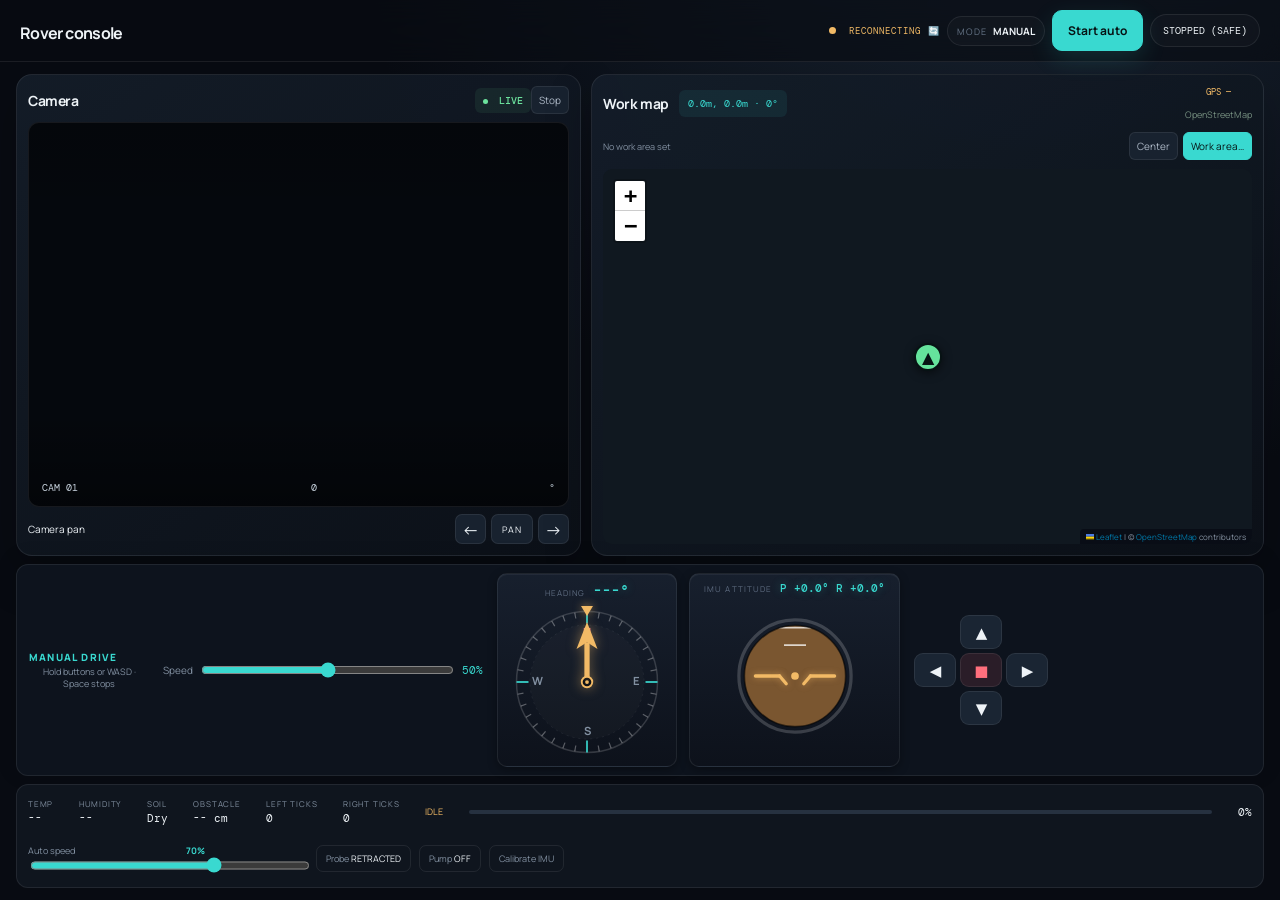
==== templates/index.html @ 960b84aa "removed cordinates contrain" ====
<!doctype html>
<html lang="en">
<head>
  <meta charset="UTF-8">
  <meta name="viewport" content="width=device-width, initial-scale=1.0">
  <title>Rover OS · Command Center</title>
  <meta name="description" content="Sprinkler rover command center">
  <link rel="preconnect" href="https://fonts.googleapis.com">
  <link rel="preconnect" href="https://fonts.gstatic.com" crossorigin>
  <link href="https://fonts.googleapis.com/css2?family=DM+Mono:wght@400;500&family=Manrope:wght@400;500;600;700;800&display=swap" rel="stylesheet">
  <link rel="stylesheet" href="/static/vendor/leaflet.css">
  <link rel="stylesheet" href="/static/index.css?v=20261109">
</head>
<body>
  <div class="app-shell">
    <div class="app-content">
      <header class="topbar"><div class="page-heading"><h1>Rover console</h1></div><div class="topbar-status"><i class="status-dot" id="connectionDot"></i><span class="ws-state connecting" id="wsStatusTxt">CONNECTING</span><span class="status-pill"><span class="status-key">MODE</span><strong id="modeTxt">MANUAL</strong></span><input type="password" id="roverPinInput" class="pin-input" placeholder="PIN" inputmode="text" autocomplete="off" hidden><button class="btn btn-primary" id="autoModeBtn" onclick="toggleAutoMode()"><span id="autoStatus">Start auto</span></button><strong class="motor-state" id="statusTxt">STOPPED</strong></div></header>

      <main class="dashboard" id="overview">
        <section class="workspace-grid">
          <article class="panel camera-card"><div class="panel-head"><h3>Camera</h3><div class="camera-head-actions"><span class="live-tag" id="cameraLiveTag"><i></i> <b id="cameraStateTxt">LIVE</b></span><button class="map-btn" id="cameraToggleBtn" onclick="toggleCameraFeed()" aria-pressed="true">Stop</button></div></div><div class="video-frame"><video id="videoStream" autoplay muted playsinline></video><div class="video-off" id="cameraOff" hidden><span>Camera off</span><small>Press Start to open the feed</small></div><div class="video-overlay"><span>CAM 01</span><span id="current-angle">0</span>°</div></div><div class="camera-controls"><span>Camera pan</span><div><button class="icon-btn" onclick="tiltCamera('left')">←</button><button class="camera-center" onclick="tiltCamera('center')">PAN</button><button class="icon-btn" onclick="tiltCamera('right')">→</button></div></div></article>
          <article class="panel map-card" id="navigation"><div class="panel-head"><div><h3>Work map</h3><span class="coordinate-readout" id="poseText">0.0m, 0.0m · 0°</span></div><div class="map-head-meta"><span class="gps-readout" id="gpsText">GPS —</span><span class="map-source" id="mapCoordinateText">OpenStreetMap</span></div></div><div class="map-toolbar"><span id="areaSummary">No work area set</span><button class="map-btn" onclick="centerMapOnRover()">Center</button><button class="map-btn save-map" onclick="openWorkArea()">Work area…</button></div><div id="roverMap" aria-label="OpenStreetMap work area selector"></div></article>
        </section>
        <section class="manual-dock" id="manualDock" aria-label="Manual drive controls">
          <div class="manual-dock-head"><span class="manual-dock-label">Manual drive</span><span class="control-hint compact">Hold buttons or WASD · Space stops</span></div>
          <div class="manual-speed"><span>Speed</span><input type="range" min="0" max="100" value="50" class="speed-slider" id="speedSlider" aria-label="Manual drive speed"><output id="throttleOutput">50%</output><b id="targetVal" hidden>50</b></div>
          <div class="instrument-row">
          <div class="orientation-panel" aria-label="Vehicle heading">
            <div class="compass-head"><small>HEADING</small><b id="headingDigits">---°</b></div>
            <div class="compass-face">
              <svg class="compass-card" id="compassCard" viewBox="0 0 200 200" aria-hidden="true">
                <circle cx="100" cy="100" r="94" class="cc-edge"/>
                <circle cx="100" cy="100" r="76" class="cc-inner"/>
                <g id="compassTicks"></g>
                <text x="100" y="34" class="cc-cardinal cc-n">N</text>
                <text x="166" y="100" class="cc-cardinal">E</text>
                <text x="100" y="166" class="cc-cardinal">S</text>
                <text x="34" y="100" class="cc-cardinal">W</text>
              </svg>
              <span class="lubber-line" aria-hidden="true"></span>
              <svg class="heading-arrow" viewBox="0 0 200 200" aria-hidden="true">
                <path class="ha-head" d="M100 20 L114 56 L100 47 L86 56 Z"/>
                <rect class="ha-shaft" x="96.5" y="47" width="7" height="53" rx="3.5"/>
                <circle class="ha-hub" cx="100" cy="100" r="7"/>
                <circle class="ha-hub-dot" cx="100" cy="100" r="2.5"/>
              </svg>
            </div>
          </div>
          <div class="imu-panel" aria-label="IMU orientation">
            <div class="compass-head"><small>IMU ATTITUDE</small><b id="imuDigits">P +0.0° R +0.0°</b></div>
            <div class="imu-face">
              <svg class="imu-sprite" viewBox="0 0 120 120" aria-hidden="true">
                <defs><clipPath id="imuClip"><circle cx="60" cy="60" r="46"/></clipPath></defs>
                <g id="imuHorizon" clip-path="url(#imuClip)">
                  <rect x="-70" y="-130" width="260" height="130" class="imu-sky"/>
                  <rect x="-70" y="0" width="260" height="130" class="imu-ground"/>
                  <line x1="-70" y1="0" x2="190" y2="0" class="imu-horizon-line"/>
                  <line x1="45" y1="-16" x2="75" y2="-16" class="imu-ladder"/>
                  <line x1="50" y1="-32" x2="70" y2="-32" class="imu-ladder"/>
                  <line x1="45" y1="16" x2="75" y2="16" class="imu-ladder"/>
                  <line x1="50" y1="32" x2="70" y2="32" class="imu-ladder"/>
                </g>
                <circle cx="60" cy="60" r="46" class="imu-glass"/>
                <circle cx="60" cy="60" r="51" class="imu-bezel"/>
                <g class="imu-ref">
                  <path d="M24 60 H46 M74 60 H96"/>
                  <path d="M46 60 L52 67 M74 60 L68 67"/>
                  <circle cx="60" cy="60" r="3.5"/>
                </g>
              </svg>
            </div>
          </div>
          </div>
          <div class="drive-pad drive-pad--dock">
            <button type="button" class="drive-key up" id="forwardBtn" aria-label="Forward">▲</button>
            <button type="button" class="drive-key left" id="leftBtn" aria-label="Turn left">◀</button>
            <button type="button" class="drive-key stop" id="stopBtn" aria-label="Stop">■</button>
            <button type="button" class="drive-key right" id="rightBtn" aria-label="Turn right">▶</button>
            <button type="button" class="drive-key down" id="reverseBtn" aria-label="Reverse">▼</button>
          </div>
        </section>
        <section class="bottom-dock" id="sensors"><div class="sensor-strip"><div><small>TEMP</small><strong id="valTemp">--</strong></div><div><small>HUMIDITY</small><strong id="valHumidity">--</strong></div><div><small>SOIL</small><strong id="valSoil">Dry</strong></div><div><small>OBSTACLE</small><strong id="valDist">-- cm</strong></div><div><small>LEFT TICKS</small><strong id="valEncLeft">0</strong></div><div><small>RIGHT TICKS</small><strong id="valEncRight">0</strong></div><span id="autoProgressText">IDLE</span><div class="dock-progress"><i id="autoProgressFill"></i></div><strong id="missionPercent">0%</strong></div><div class="dock-controls"><label>Auto speed <b><span id="autoSpeedVal">70</span>%</b><input type="range" id="autoSpeedSlider" min="10" max="100" value="70" step="5" onchange="updateAutoSpeed()"></label><button class="equipment-mini" id="sensorDeployBtn" onclick="toggleSensorDeploy()">Probe <span id="sensorStatus">RETRACTED</span></button><button class="equipment-mini" id="pumpToggleBtn" onclick="toggleWaterPump()">Pump <span id="pumpStatus">OFF</span></button><button class="equipment-mini" onclick="openModal('imuModal')">Calibrate IMU</button></div><div id="sensorReadings" hidden></div></section>
      </main>
    </div>
  </div>

  <div class="modal-backdrop" id="imuModal" onclick="if(event.target===this) closeModal('imuModal')"><div class="modal small-modal"><button class="modal-close" onclick="closeModal('imuModal')">×</button><span class="panel-kicker">INERTIAL SENSOR</span><h2>Calibrate MPU6050</h2><p class="muted">Place the rover on a stable surface and keep it completely still during calibration.</p><div class="calibration-note">The MPU6050 provides relative yaw. It improves straight-line control but does not provide absolute GPS coordinates.</div><div class="modal-actions"><button class="btn btn-ghost" onclick="closeModal('imuModal')">Cancel</button><button class="btn btn-primary" onclick="calibrateIMU()">Calibrate now</button></div></div></div>
  <div class="modal-backdrop" id="workAreaModal" onclick="if(event.target===this) closeWorkArea()"><div class="modal"><button class="modal-close" onclick="closeWorkArea()">×</button><span class="panel-kicker">WORK AREA</span><h2>Work area size</h2><p class="muted">Park the rover in the middle of the ground to work and type its breadth and length.</p><div class="form-grid"><label class="field">Breadth E–W (m)<input type="number" id="areaWidth" min="0.5" max="100" step="0.1" value="6" oninput="previewWorkArea()"></label><label class="field">Length N–S (m)<input type="number" id="areaLength" min="0.5" max="100" step="0.1" value="6" oninput="previewWorkArea()"></label><label class="field">Pass width (m)<input type="number" id="areaSwath" min="0.2" max="2" step="0.05" value="0.5" oninput="previewWorkArea()"></label><label class="field">Name<input type="text" id="areaNameInput" value="Work area" maxlength="40"></label></div><div class="calibration-note" id="areaPlanNote">Centred on the rover where it stands.</div><div class="calibration-note">Coordinates are temporarily disabled — the area is always centred on the rover.</div><div class="modal-actions"><button class="btn btn-ghost" onclick="closeWorkArea()">Cancel</button><button class="btn btn-primary" onclick="saveWorkArea()">Set work area</button></div></div></div>
  <div class="toast" id="toast"></div>
  <script src="/static/vendor/leaflet.js"></script>
  <script src="/static/index.js?v=20261109"></script>
</body>
</html>
---- static/vendor/leaflet.css ----
/* required styles */

.leaflet-pane,
.leaflet-tile,
.leaflet-marker-icon,
.leaflet-marker-shadow,
.leaflet-tile-container,
.leaflet-pane > svg,
.leaflet-pane > canvas,
.leaflet-zoom-box,
.leaflet-image-layer,
.leaflet-layer {
	position: absolute;
	left: 0;
	top: 0;
	}
.leaflet-container {
	overflow: hidden;
	}
.leaflet-tile,
.leaflet-marker-icon,
.leaflet-marker-shadow {
	-webkit-user-select: none;
	   -moz-user-select: none;
	        user-select: none;
	  -webkit-user-drag: none;
	}
/* Prevents IE11 from highlighting tiles in blue */
.leaflet-tile::selection {
	background: transparent;
}
/* Safari renders non-retina tile on retina better with this, but Chrome is worse */
.leaflet-safari .leaflet-tile {
	image-rendering: -webkit-optimize-contrast;
	}
/* hack that prevents hw layers "stretching" when loading new tiles */
.leaflet-safari .leaflet-tile-container {
	width: 1600px;
	height: 1600px;
	-webkit-transform-origin: 0 0;
	}
.leaflet-marker-icon,
.leaflet-marker-shadow {
	display: block;
	}
/* .leaflet-container svg: reset svg max-width decleration shipped in Joomla! (joomla.org) 3.x */
/* .leaflet-container img: map is broken in FF if you have max-width: 100% on tiles */
.leaflet-container .leaflet-overlay-pane svg {
	max-width: none !important;
	max-height: none !important;
	}
.leaflet-container .leaflet-marker-pane img,
.leaflet-container .leaflet-shadow-pane img,
.leaflet-container .leaflet-tile-pane img,
.leaflet-container img.leaflet-image-layer,
.leaflet-container .leaflet-tile {
	max-width: none !important;
	max-height: none !important;
	width: auto;
	padding: 0;
	}

.leaflet-container img.leaflet-tile {
	/* See: https://bugs.chromium.org/p/chromium/issues/detail?id=600120 */
	mix-blend-mode: plus-lighter;
}

.leaflet-container.leaflet-touch-zoom {
	-ms-touch-action: pan-x pan-y;
	touch-action: pan-x pan-y;
	}
.leaflet-container.leaflet-touch-drag {
	-ms-touch-action: pinch-zoom;
	/* Fallback for FF which doesn't support pinch-zoom */
	touch-action: none;
	touch-action: pinch-zoom;
}
.leaflet-container.leaflet-touch-drag.leaflet-touch-zoom {
	-ms-touch-action: none;
	touch-action: none;
}
.leaflet-container {
	-webkit-tap-highlight-color: transparent;
}
.leaflet-container a {
	-webkit-tap-highlight-color: rgba(51, 181, 229, 0.4);
}
.leaflet-tile {
	filter: inherit;
	visibility: hidden;
	}
.leaflet-tile-loaded {
	visibility: inherit;
	}
.leaflet-zoom-box {
	width: 0;
	height: 0;
	-moz-box-sizing: border-box;
	     box-sizing: border-box;
	z-index: 800;
	}
/* workaround for https://bugzilla.mozilla.org/show_bug.cgi?id=888319 */
.leaflet-overlay-pane svg {
	-moz-user-select: none;
	}

.leaflet-pane         { z-index: 400; }

.leaflet-tile-pane    { z-index: 200; }
.leaflet-overlay-pane { z-index: 400; }
.leaflet-shadow-pane  { z-index: 500; }
.leaflet-marker-pane  { z-index: 600; }
.leaflet-tooltip-pane   { z-index: 650; }
.leaflet-popup-pane   { z-index: 700; }

.leaflet-map-pane canvas { z-index: 100; }
.leaflet-map-pane svg    { z-index: 200; }

.leaflet-vml-shape {
	width: 1px;
	height: 1px;
	}
.lvml {
	behavior: url(#default#VML);
	display: inline-block;
	position: absolute;
	}


/* control positioning */

.leaflet-control {
	position: relative;
	z-index: 800;
	pointer-events: visiblePainted; /* IE 9-10 doesn't have auto */
	pointer-events: auto;
	}
.leaflet-top,
.leaflet-bottom {
	position: absolute;
	z-index: 1000;
	pointer-events: none;
	}
.leaflet-top {
	top: 0;
	}
.leaflet-right {
	right: 0;
	}
.leaflet-bottom {
	bottom: 0;
	}
.leaflet-left {
	left: 0;
	}
.leaflet-control {
	float: left;
	clear: both;
	}
.leaflet-right .leaflet-control {
	float: right;
	}
.leaflet-top .leaflet-control {
	margin-top: 10px;
	}
.leaflet-bottom .leaflet-control {
	margin-bottom: 10px;
	}
.leaflet-left .leaflet-control {
	margin-left: 10px;
	}
.leaflet-right .leaflet-control {
	margin-right: 10px;
	}


/* zoom and fade animations */

.leaflet-fade-anim .leaflet-popup {
	opacity: 0;
	-webkit-transition: opacity 0.2s linear;
	   -moz-transition: opacity 0.2s linear;
	        transition: opacity 0.2s linear;
	}
.leaflet-fade-anim .leaflet-map-pane .leaflet-popup {
	opacity: 1;
	}
.leaflet-zoom-animated {
	-webkit-transform-origin: 0 0;
	    -ms-transform-origin: 0 0;
	        transform-origin: 0 0;
	}
svg.leaflet-zoom-animated {
	will-change: transform;
}

.leaflet-zoom-anim .leaflet-zoom-animated {
	-webkit-transition: -webkit-transform 0.25s cubic-bezier(0,0,0.25,1);
	   -moz-transition:    -moz-transform 0.25s cubic-bezier(0,0,0.25,1);
	        transition:         transform 0.25s cubic-bezier(0,0,0.25,1);
	}
.leaflet-zoom-anim .leaflet-tile,
.leaflet-pan-anim .leaflet-tile {
	-webkit-transition: none;
	   -moz-transition: none;
	        transition: none;
	}

.leaflet-zoom-anim .leaflet-zoom-hide {
	visibility: hidden;
	}


/* cursors */

.leaflet-interactive {
	cursor: pointer;
	}
.leaflet-grab {
	cursor: -webkit-grab;
	cursor:    -moz-grab;
	cursor:         grab;
	}
.leaflet-crosshair,
.leaflet-crosshair .leaflet-interactive {
	cursor: crosshair;
	}
.leaflet-popup-pane,
.leaflet-control {
	cursor: auto;
	}
.leaflet-dragging .leaflet-grab,
.leaflet-dragging .leaflet-grab .leaflet-interactive,
.leaflet-dragging .leaflet-marker-draggable {
	cursor: move;
	cursor: -webkit-grabbing;
	cursor:    -moz-grabbing;
	cursor:         grabbing;
	}

/* marker & overlays interactivity */
.leaflet-marker-icon,
.leaflet-marker-shadow,
.leaflet-image-layer,
.leaflet-pane > svg path,
.leaflet-tile-container {
	pointer-events: none;
	}

.leaflet-marker-icon.leaflet-interactive,
.leaflet-image-layer.leaflet-interactive,
.leaflet-pane > svg path.leaflet-interactive,
svg.leaflet-image-layer.leaflet-interactive path {
	pointer-events: visiblePainted; /* IE 9-10 doesn't have auto */
	pointer-events: auto;
	}

/* visual tweaks */

.leaflet-container {
	background: #ddd;
	outline-offset: 1px;
	}
.leaflet-container a {
	color: #0078A8;
	}
.leaflet-zoom-box {
	border: 2px dotted #38f;
	background: rgba(255,255,255,0.5);
	}


/* general typography */
.leaflet-container {
	font-family: "Helvetica Neue", Arial, Helvetica, sans-serif;
	font-size: 12px;
	font-size: 0.75rem;
	line-height: 1.5;
	}


/* general toolbar styles */

.leaflet-bar {
	box-shadow: 0 1px 5px rgba(0,0,0,0.65);
	border-radius: 4px;
	}
.leaflet-bar a {
	background-color: #fff;
	border-bottom: 1px solid #ccc;
	width: 26px;
	height: 26px;
	line-height: 26px;
	display: block;
	text-align: center;
	text-decoration: none;
	color: black;
	}
.leaflet-bar a,
.leaflet-control-layers-toggle {
	background-position: 50% 50%;
	background-repeat: no-repeat;
	display: block;
	}
.leaflet-bar a:hover,
.leaflet-bar a:focus {
	background-color: #f4f4f4;
	}
.leaflet-bar a:first-child {
	border-top-left-radius: 4px;
	border-top-right-radius: 4px;
	}
.leaflet-bar a:last-child {
	border-bottom-left-radius: 4px;
	border-bottom-right-radius: 4px;
	border-bottom: none;
	}
.leaflet-bar a.leaflet-disabled {
	cursor: default;
	background-color: #f4f4f4;
	color: #bbb;
	}

.leaflet-touch .leaflet-bar a {
	width: 30px;
	height: 30px;
	line-height: 30px;
	}
.leaflet-touch .leaflet-bar a:first-child {
	border-top-left-radius: 2px;
	border-top-right-radius: 2px;
	}
.leaflet-touch .leaflet-bar a:last-child {
	border-bottom-left-radius: 2px;
	border-bottom-right-radius: 2px;
	}

/* zoom control */

.leaflet-control-zoom-in,
.leaflet-control-zoom-out {
	font: bold 18px 'Lucida Console', Monaco, monospace;
	text-indent: 1px;
	}

.leaflet-touch .leaflet-control-zoom-in, .leaflet-touch .leaflet-control-zoom-out  {
	font-size: 22px;
	}


/* layers control */

.leaflet-control-layers {
	box-shadow: 0 1px 5px rgba(0,0,0,0.4);
	background: #fff;
	border-radius: 5px;
	}
.leaflet-control-layers-toggle {
	background-image: url(images/layers.png);
	width: 36px;
	height: 36px;
	}
.leaflet-retina .leaflet-control-layers-toggle {
	background-image: url(images/layers-2x.png);
	background-size: 26px 26px;
	}
.leaflet-touch .leaflet-control-layers-toggle {
	width: 44px;
	height: 44px;
	}
.leaflet-control-layers .leaflet-control-layers-list,
.leaflet-control-layers-expanded .leaflet-control-layers-toggle {
	display: none;
	}
.leaflet-control-layers-expanded .leaflet-control-layers-list {
	display: block;
	position: relative;
	}
.leaflet-control-layers-expanded {
	padding: 6px 10px 6px 6px;
	color: #333;
	background: #fff;
	}
.leaflet-control-layers-scrollbar {
	overflow-y: scroll;
	overflow-x: hidden;
	padding-right: 5px;
	}
.leaflet-control-layers-selector {
	margin-top: 2px;
	position: relative;
	top: 1px;
	}
.leaflet-control-layers label {
	display: block;
	font-size: 13px;
	font-size: 1.08333em;
	}
.leaflet-control-layers-separator {
	height: 0;
	border-top: 1px solid #ddd;
	margin: 5px -10px 5px -6px;
	}

/* Default icon URLs */
.leaflet-default-icon-path { /* used only in path-guessing heuristic, see L.Icon.Default */
	background-image: url(images/marker-icon.png);
	}


/* attribution and scale controls */

.leaflet-container .leaflet-control-attribution {
	background: #fff;
	background: rgba(255, 255, 255, 0.8);
	margin: 0;
	}
.leaflet-control-attribution,
.leaflet-control-scale-line {
	padding: 0 5px;
	color: #333;
	line-height: 1.4;
	}
.leaflet-control-attribution a {
	text-decoration: none;
	}
.leaflet-control-attribution a:hover,
.leaflet-control-attribution a:focus {
	text-decoration: underline;
	}
.leaflet-attribution-flag {
	display: inline !important;
	vertical-align: baseline !important;
	width: 1em;
	height: 0.6669em;
	}
.leaflet-left .leaflet-control-scale {
	margin-left: 5px;
	}
.leaflet-bottom .leaflet-control-scale {
	margin-bottom: 5px;
	}
.leaflet-control-scale-line {
	border: 2px solid #777;
	border-top: none;
	line-height: 1.1;
	padding: 2px 5px 1px;
	white-space: nowrap;
	-moz-box-sizing: border-box;
	     box-sizing: border-box;
	background: rgba(255, 255, 255, 0.8);
	text-shadow: 1px 1px #fff;
	}
.leaflet-control-scale-line:not(:first-child) {
	border-top: 2px solid #777;
	border-bottom: none;
	margin-top: -2px;
	}
.leaflet-control-scale-line:not(:first-child):not(:last-child) {
	border-bottom: 2px solid #777;
	}

.leaflet-touch .leaflet-control-attribution,
.leaflet-touch .leaflet-control-layers,
.leaflet-touch .leaflet-bar {
	box-shadow: none;
	}
.leaflet-touch .leaflet-control-layers,
.leaflet-touch .leaflet-bar {
	border: 2px solid rgba(0,0,0,0.2);
	background-clip: padding-box;
	}


/* popup */

.leaflet-popup {
	position: absolute;
	text-align: center;
	margin-bottom: 20px;
	}
.leaflet-popup-content-wrapper {
	padding: 1px;
	text-align: left;
	border-radius: 12px;
	}
.leaflet-popup-content {
	margin: 13px 24px 13px 20px;
	line-height: 1.3;
	font-size: 13px;
	font-size: 1.08333em;
	min-height: 1px;
	}
.leaflet-popup-content p {
	margin: 17px 0;
	margin: 1.3em 0;
	}
.leaflet-popup-tip-container {
	width: 40px;
	height: 20px;
	position: absolute;
	left: 50%;
	margin-top: -1px;
	margin-left: -20px;
	overflow: hidden;
	pointer-events: none;
	}
.leaflet-popup-tip {
	width: 17px;
	height: 17px;
	padding: 1px;

	margin: -10px auto 0;
	pointer-events: auto;

	-webkit-transform: rotate(45deg);
	   -moz-transform: rotate(45deg);
	    -ms-transform: rotate(45deg);
	        transform: rotate(45deg);
	}
.leaflet-popup-content-wrapper,
.leaflet-popup-tip {
	background: white;
	color: #333;
	box-shadow: 0 3px 14px rgba(0,0,0,0.4);
	}
.leaflet-container a.leaflet-popup-close-button {
	position: absolute;
	top: 0;
	right: 0;
	border: none;
	text-align: center;
	width: 24px;
	height: 24px;
	font: 16px/24px Tahoma, Verdana, sans-serif;
	color: #757575;
	text-decoration: none;
	background: transparent;
	}
.leaflet-container a.leaflet-popup-close-button:hover,
.leaflet-container a.leaflet-popup-close-button:focus {
	color: #585858;
	}
.leaflet-popup-scrolled {
	overflow: auto;
	}

.leaflet-oldie .leaflet-popup-content-wrapper {
	-ms-zoom: 1;
	}
.leaflet-oldie .leaflet-popup-tip {
	width: 24px;
	margin: 0 auto;

	-ms-filter: "progid:DXImageTransform.Microsoft.Matrix(M11=0.70710678, M12=0.70710678, M21=-0.70710678, M22=0.70710678)";
	filter: progid:DXImageTransform.Microsoft.Matrix(M11=0.70710678, M12=0.70710678, M21=-0.70710678, M22=0.70710678);
	}

.leaflet-oldie .leaflet-control-zoom,
.leaflet-oldie .leaflet-control-layers,
.leaflet-oldie .leaflet-popup-content-wrapper,
.leaflet-oldie .leaflet-popup-tip {
	border: 1px solid #999;
	}


/* div icon */

.leaflet-div-icon {
	background: #fff;
	border: 1px solid #666;
	}


/* Tooltip */
/* Base styles for the element that has a tooltip */
.leaflet-tooltip {
	position: absolute;
	padding: 6px;
	background-color: #fff;
	border: 1px solid #fff;
	border-radius: 3px;
	color: #222;
	white-space: nowrap;
	-webkit-user-select: none;
	-moz-user-select: none;
	-ms-user-select: none;
	user-select: none;
	pointer-events: none;
	box-shadow: 0 1px 3px rgba(0,0,0,0.4);
	}
.leaflet-tooltip.leaflet-interactive {
	cursor: pointer;
	pointer-events: auto;
	}
.leaflet-tooltip-top:before,
.leaflet-tooltip-bottom:before,
.leaflet-tooltip-left:before,
.leaflet-tooltip-right:before {
	position: absolute;
	pointer-events: none;
	border: 6px solid transparent;
	background: transparent;
	content: "";
	}

/* Directions */

.leaflet-tooltip-bottom {
	margin-top: 6px;
}
.leaflet-tooltip-top {
	margin-top: -6px;
}
.leaflet-tooltip-bottom:before,
.leaflet-tooltip-top:before {
	left: 50%;
	margin-left: -6px;
	}
.leaflet-tooltip-top:before {
	bottom: 0;
	margin-bottom: -12px;
	border-top-color: #fff;
	}
.leaflet-tooltip-bottom:before {
	top: 0;
	margin-top: -12px;
	margin-left: -6px;
	border-bottom-color: #fff;
	}
.leaflet-tooltip-left {
	margin-left: -6px;
}
.leaflet-tooltip-right {
	margin-left: 6px;
}
.leaflet-tooltip-left:before,
.leaflet-tooltip-right:before {
	top: 50%;
	margin-top: -6px;
	}
.leaflet-tooltip-left:before {
	right: 0;
	margin-right: -12px;
	border-left-color: #fff;
	}
.leaflet-tooltip-right:before {
	left: 0;
	margin-left: -12px;
	border-right-color: #fff;
	}

/* Printing */

@media print {
	/* Prevent printers from removing background-images of controls. */
	.leaflet-control {
		-webkit-print-color-adjust: exact;
		print-color-adjust: exact;
		}
	}
---- static/index.css ----
:root{--bg:#080b12;--surface:#101620;--surface-2:#151d2a;--line:rgba(255,255,255,.08);--text:#eef3f7;--muted:#8290a1;--cyan:#39d9d0;--blue:#6d9dff;--green:#6ce29d;--amber:#f2ba66;--violet:#b59cff;--danger:#ff6f7d;--sidebar:206px;--radius:16px;--shadow:0 18px 48px rgba(0,0,0,.22);--manual-dock-h:190px;--sensor-dock-h:104px}
*{box-sizing:border-box}html{scroll-behavior:smooth}body{margin:0;background:radial-gradient(circle at 80% -20%,#1a2635 0,#080b12 46%);color:var(--text);font-family:Manrope,system-ui,sans-serif;font-size:14px}button,input{font:inherit}button{cursor:pointer}a{color:inherit;text-decoration:none}.app-shell{min-height:100vh;display:flex}.sidebar{width:var(--sidebar);position:fixed;inset:0 auto 0 0;background:#0d121a;border-right:1px solid var(--line);padding:20px 12px 14px;display:flex;flex-direction:column;z-index:20}.brand-lockup{display:flex;align-items:center;gap:11px;padding:0 8px 22px}.brand-mark{display:grid;place-items:center;width:35px;height:35px;border-radius:11px;background:var(--cyan);color:#071314;font-size:20px;font-weight:800;box-shadow:0 0 24px rgba(57,217,208,.2)}.brand-lockup strong{font-size:15px;letter-spacing:.11em}.brand-lockup strong span{color:var(--cyan)}.brand-lockup small{display:block;color:#647183;font-size:8px;letter-spacing:.2em;margin-top:2px}.sidebar-label{color:#536173;font-size:10px;font-weight:700;letter-spacing:.16em;text-transform:uppercase;padding:0 10px 7px;margin-top:4px}.side-nav{display:grid;gap:4px;margin-bottom:18px}.nav-link,.side-action{border:0;background:none;border-radius:10px;color:#8996a6;text-align:left;padding:12px 11px;display:flex;gap:12px;align-items:center;transition:.2s}.nav-link span,.side-action span{width:19px;text-align:center;color:#6f7e91;font-size:17px}.nav-link:hover,.nav-link.active,.side-action:hover{background:#18212d;color:var(--text)}.nav-link.active{box-shadow:inset 2px 0 var(--cyan);color:var(--cyan)}.nav-link.active span{color:var(--cyan)}.side-action{width:100%;font-size:12px;margin-bottom:3px}.side-action span{color:var(--cyan)}.sidebar-foot{margin-top:auto}.system-mini{border-top:1px solid var(--line);padding:17px 10px 12px;display:flex;align-items:center;gap:8px;color:#aab5c3;font-size:11px}.system-mini i{width:7px;height:7px;border-radius:50%;background:var(--green);box-shadow:0 0 9px var(--green)}.system-mini small{margin-left:auto;color:#5d6b7c;font:10px 'DM Mono',monospace}.sidebar-help{padding:0 10px;color:#536173;font-size:10px;line-height:1.6}.app-content{margin-left:var(--sidebar);width:calc(100% - var(--sidebar));min-width:0}.topbar{height:86px;border-bottom:1px solid var(--line);display:flex;align-items:center;justify-content:space-between;padding:0 38px;background:rgba(8,11,18,.64);backdrop-filter:blur(16px);position:sticky;top:0;z-index:10}.page-heading h1{font-size:20px;line-height:1;margin:5px 0 0;letter-spacing:-.04em}.eyebrow,.panel-kicker{font-size:9px;letter-spacing:.16em;font-weight:800;color:var(--cyan)}.topbar-status{display:flex;align-items:center;gap:10px}.status-pill,.motor-state{border:1px solid var(--line);border-radius:999px;padding:9px 12px;color:#a7b1be;font-size:10px;background:rgba(255,255,255,.025)}.status-pill strong,.motor-state strong{color:var(--text);font-size:10px;margin-left:6px}.status-key{font-size:9px;letter-spacing:.12em;color:#677587}.status-dot{display:inline-block;width:7px;height:7px;border-radius:50%;background:var(--amber);margin-right:6px}.status-dot.online{background:var(--green);box-shadow:0 0 8px var(--green)}.dashboard{max-width:1600px;margin:0 auto;padding:34px 38px 55px}.welcome-row{display:flex;justify-content:space-between;align-items:end;margin-bottom:27px}.welcome-row h2{font-size:29px;letter-spacing:-.06em;margin:7px 0 5px}.muted{color:var(--muted)}.welcome-row .muted{margin:0}.header-actions{display:flex;gap:9px}.btn{border:1px solid var(--line);border-radius:10px;padding:11px 15px;background:var(--surface-2);color:var(--text);font-weight:700;font-size:12px;transition:.2s}.btn:hover{transform:translateY(-1px);border-color:rgba(255,255,255,.2)}.btn-primary{background:var(--cyan);border-color:var(--cyan);color:#071314;box-shadow:0 8px 24px rgba(57,217,208,.14)}.btn-ghost{background:transparent}.wide{width:100%;margin-top:20px}.hero-grid{display:grid;grid-template-columns:minmax(360px,.88fr) minmax(440px,1.35fr);gap:16px}.panel{background:linear-gradient(145deg,rgba(20,29,41,.95),rgba(12,17,25,.95));border:1px solid var(--line);border-radius:var(--radius);box-shadow:var(--shadow)}.camera-card,.map-card,.autonomy-card,.controls-card{padding:19px}.panel-head{display:flex;align-items:start;justify-content:space-between;margin-bottom:17px}.panel-head h3{font-size:16px;margin:5px 0 0;letter-spacing:-.03em}.live-tag{color:var(--green);font:10px 'DM Mono',monospace;background:rgba(108,226,157,.08);padding:6px 8px;border-radius:6px}.live-tag i,.system-mini i{display:inline-block}.live-tag i{width:5px;height:5px;background:var(--green);border-radius:50%;margin-right:5px}.video-frame{height:310px;border-radius:11px;overflow:hidden;background:#05080d;position:relative;border:1px solid rgba(255,255,255,.07)}.video-frame:after{content:'';position:absolute;inset:0;background:linear-gradient(180deg,rgba(0,0,0,.16),transparent 25%,transparent 75%,rgba(0,0,0,.35));pointer-events:none}.video-frame img{width:100%;height:100%;object-fit:cover;display:block}.video-overlay{position:absolute;left:13px;right:13px;bottom:12px;display:flex;justify-content:space-between;color:#c8d3de;font:10px 'DM Mono',monospace;z-index:1;pointer-events:none}.camera-controls,.map-footer{display:flex;align-items:center;justify-content:space-between;margin-top:14px}.camera-controls>div{display:flex;gap:5px}.icon-btn,.camera-center{border:1px solid var(--line);background:#18222f;color:var(--text);height:30px;border-radius:7px}.icon-btn{width:31px;font-size:17px}.camera-center{padding:0 10px;font-size:9px;letter-spacing:.1em}.coordinate-readout{font:10px 'DM Mono',monospace;color:var(--cyan);background:rgba(57,217,208,.08);padding:7px 9px;border-radius:6px;max-width:280px;white-space:nowrap;overflow:hidden;text-overflow:ellipsis}.map-wrap{border:1px solid var(--line);border-radius:11px;background:#080e16;overflow:hidden}.map-wrap canvas{width:100%;height:auto;display:block}.map-legend{display:flex;gap:16px;padding:9px 12px;border-top:1px solid var(--line);font-size:10px;color:var(--muted)}.map-legend i{display:inline-block;width:8px;height:8px;border-radius:2px;margin-right:5px}.legend-area{border:1px solid var(--cyan)}.legend-trail{background:var(--violet)}.legend-rover{background:var(--green);border-radius:50%!important}.map-footer{font-size:10px}.text-btn{border:0;background:none;color:var(--cyan);font-size:11px}.metrics-grid{display:grid;grid-template-columns:repeat(6,1fr);gap:10px;margin:16px 0}.metric-card{background:rgba(16,22,32,.82);border:1px solid var(--line);border-radius:12px;padding:13px;display:grid;grid-template-columns:auto 1fr;gap:10px;position:relative}.metric-card>div:nth-child(2){min-width:0}.metric-card span{display:block;color:var(--muted);font-size:10px;white-space:nowrap}.metric-card strong{display:block;color:var(--text);font:500 16px 'DM Mono',monospace;margin-top:5px;white-space:nowrap;overflow:hidden;text-overflow:ellipsis}.metric-card small{position:absolute;right:10px;bottom:10px;color:#4f5c6b;font-size:8px}.metric-icon{display:grid;place-items:center;width:29px;height:29px;border-radius:8px;font-size:10px;font-weight:800}.cyan{color:var(--cyan);background:rgba(57,217,208,.12)}.blue{color:var(--blue);background:rgba(109,157,255,.12)}.green{color:var(--green);background:rgba(108,226,157,.12)}.amber{color:var(--amber);background:rgba(242,186,102,.12)}.violet{color:var(--violet);background:rgba(181,156,255,.12)}.lower-grid{display:grid;grid-template-columns:1fr 1fr;gap:16px}.progress-track{height:9px;background:#202a38;border-radius:10px;overflow:hidden;margin:17px 0 9px}.progress-value{height:100%;border-radius:10px;background:linear-gradient(90deg,var(--cyan),var(--blue));transition:.35s}.mission-meta{display:flex;justify-content:space-between;color:var(--muted);font-size:11px}.mission-meta strong{color:var(--cyan);font:12px 'DM Mono',monospace}.phase-badge{font:10px 'DM Mono',monospace;color:var(--amber);border:1px solid rgba(242,186,102,.25);padding:6px 8px;border-radius:6px}.mission-grid{display:grid;grid-template-columns:1fr 1fr;border-top:1px solid var(--line);margin-top:18px;padding-top:15px;gap:15px}.mission-grid span{display:block;color:var(--muted);font-size:10px}.mission-grid strong{display:block;font-size:12px;margin-top:6px}.range-row{display:grid;grid-template-columns:auto 1fr auto;align-items:center;gap:11px;color:var(--muted);font-size:11px}.range-row output{font:11px 'DM Mono',monospace;color:var(--cyan)}.speed-slider{accent-color:var(--cyan);width:100%}.drive-pad{width:172px;height:150px;margin:19px auto 13px;position:relative}.drive-key{position:absolute;width:48px;height:43px;border:1px solid var(--line);border-radius:9px;background:#1a2533;color:var(--text);font-size:16px;transition:.15s}.drive-key:hover,.drive-key:active{background:#26384a;border-color:var(--cyan);color:var(--cyan)}.drive-key.up{left:62px;top:0}.drive-key.left{left:8px;top:53px}.drive-key.stop{left:62px;top:53px;background:rgba(255,111,125,.12);color:var(--danger)}.drive-key.right{right:8px;top:53px}.drive-key.down{left:62px;bottom:0}.control-hint{text-align:center;color:var(--muted);font-size:10px;display:flex;justify-content:center;align-items:center;gap:6px}.control-hint kbd,.sidebar-help kbd{font:9px 'DM Mono',monospace;border:1px solid var(--line);border-bottom-color:#475467;border-radius:4px;padding:3px 5px;color:#c3ccd7}.equipment-row{display:grid;grid-template-columns:repeat(3,1fr);gap:10px;margin-top:16px}.equipment-card{border:1px solid var(--line);border-radius:12px;background:rgba(16,22,32,.82);color:var(--text);padding:14px;display:flex;align-items:center;gap:11px;text-align:left}.equipment-card:hover{border-color:rgba(57,217,208,.35)}.equipment-card b,.equipment-card small{display:block}.equipment-card b{font-size:12px}.equipment-card small{color:var(--muted);font-size:10px;margin-top:4px}.equipment-card em{font-style:normal;margin-left:auto;color:#647183;font-size:20px}.equipment-icon{display:grid;place-items:center;width:32px;height:32px;border-radius:9px;font-weight:700}.mono{font:12px 'DM Mono',monospace;color:var(--cyan)}.mobile-menu{display:none}.modal-backdrop{display:none;position:fixed;z-index:100;inset:0;background:rgba(2,5,9,.75);backdrop-filter:blur(9px);place-items:center;padding:18px}.modal-backdrop.open{display:grid}.modal{width:min(460px,100%);background:#121b27;border:1px solid rgba(255,255,255,.13);border-radius:18px;padding:27px;box-shadow:0 25px 80px #000}.small-modal{width:min(440px,100%)}.modal h2{font-size:23px;letter-spacing:-.05em;margin:8px 0}.modal p{line-height:1.6}.modal-close{position:absolute;margin:-15px 0 0 385px;border:0;background:none;color:#778598;font-size:25px}.form-grid{display:grid;grid-template-columns:1fr 1fr;gap:12px;margin-top:20px}.field{color:var(--muted);font-size:10px}.field.full{grid-column:span 2}.field input{display:block;width:100%;margin-top:6px;background:#0b111a;border:1px solid var(--line);border-radius:8px;color:var(--text);padding:11px;outline:none}.field input:focus{border-color:var(--cyan)}.modal-actions{display:flex;justify-content:flex-end;gap:8px;margin-top:24px}.calibration-note{border:1px solid rgba(242,186,102,.22);border-radius:10px;color:#d7b777;background:rgba(242,186,102,.07);padding:13px;font-size:11px;line-height:1.6;margin-top:17px}.toast{position:fixed;left:50%;bottom:calc(var(--manual-dock-h) + var(--sensor-dock-h) + 28px + env(safe-area-inset-bottom,0px));transform:translate(-50%,10px);z-index:110;max-width:min(420px,calc(100vw - 32px));background:#1d2b39;color:var(--text);border:1px solid var(--line);border-radius:9px;padding:12px 15px;font-size:12px;opacity:0;transition:.25s;pointer-events:none;box-shadow:0 12px 40px #0009;text-align:center}.toast.show{opacity:1;transform:translate(-50%,0)}
@media(max-width:1100px){.metrics-grid{grid-template-columns:repeat(3,1fr)}.hero-grid{grid-template-columns:1fr}.video-frame{height:330px}}
@media(max-width:760px){:root{--sidebar:242px}.sidebar{transform:translateX(-100%);transition:.25s}.sidebar.open{transform:translateX(0)}.mobile-backdrop{display:none}.mobile-backdrop.open{display:block;position:fixed;inset:0;z-index:15;background:rgba(0,0,0,.5)}.app-content{margin-left:0;width:100%}.topbar{height:auto;min-height:76px;padding:15px 18px;gap:10px}.mobile-menu{display:block;border:1px solid var(--line);background:var(--surface);color:var(--text);border-radius:8px;width:35px;height:35px}.topbar-status{gap:5px}.status-pill,.motor-state{padding:7px 8px}.status-pill .status-key,.motor-state .status-key{display:none}.page-heading{flex:1}.page-heading h1{font-size:16px}.page-heading .eyebrow{font-size:8px}.dashboard{padding:25px 16px 42px}.welcome-row{display:block}.welcome-row h2{font-size:24px}.header-actions{margin-top:18px}.header-actions .btn{flex:1}.hero-grid,.lower-grid{grid-template-columns:1fr}.metrics-grid{grid-template-columns:repeat(2,1fr)}.equipment-row{grid-template-columns:1fr}.video-frame{height:230px}.map-legend{gap:8px;font-size:9px}.modal-close{right:24px;position:absolute;margin:-15px 0 0}.form-grid{gap:9px}}
.modal{position:relative}.modal-close{right:18px;top:13px;margin:0}.equipment-card.active{border-color:var(--cyan);background:rgba(57,217,208,.08)}.btn.active{background:var(--danger);border-color:var(--danger);color:#fff}.field input[type="range"]{padding:0;accent-color:var(--cyan)}
.map-tools{display:flex;align-items:center;justify-content:space-between;gap:10px;margin:-5px 0 12px;color:var(--muted);font-size:10px}.map-tools>div{display:flex;gap:5px}.map-btn{border:1px solid var(--line);border-radius:6px;background:#18222f;color:#aeb9c7;padding:6px 8px;font-size:10px}.map-btn:hover,.map-btn.active{border-color:var(--cyan);color:var(--cyan);background:rgba(57,217,208,.08)}.danger-text:hover{border-color:var(--danger);color:var(--danger)}.map-save{padding:7px 10px;font-size:10px}.map-wrap canvas.drawing{cursor:crosshair}.map-wrap canvas{cursor:default}
/* Console workspace: camera, map, sensors, and autonomy speed stay in view. */
html,body{height:100%;overflow:hidden}.app-shell{height:100dvh;min-height:0;overflow:hidden}.sidebar{padding-top:18px}.brand-lockup{padding-bottom:25px}.app-content{height:100dvh;display:flex;flex-direction:column;overflow:hidden}.topbar{height:62px;min-height:62px;padding:0 20px}.page-heading h1{font-size:16px}.dashboard{width:100%;height:calc(100dvh - 62px);max-width:none;padding:12px 16px;display:grid;grid-template-rows:minmax(0,1fr) auto auto;gap:8px;overflow:hidden}
.manual-dock{min-height:var(--manual-dock-h);padding:8px 12px;border:1px solid var(--line);border-radius:12px;background:rgba(14,20,30,.98);display:flex;align-items:center;gap:14px;flex-shrink:0;box-shadow:0 -4px 20px rgba(0,0,0,.18)}.manual-dock-head{display:flex;flex-direction:column;gap:2px;min-width:88px;flex-shrink:0}.manual-dock-label{font-size:10px;font-weight:800;letter-spacing:.12em;text-transform:uppercase;color:var(--cyan)}.control-hint.compact{font-size:9px;color:var(--muted);line-height:1.35;max-width:120px}.manual-speed{flex:1;min-width:100px;max-width:min(320px,36vw);display:grid;grid-template-columns:auto 1fr auto;align-items:center;gap:8px;color:var(--muted);font-size:10px}.manual-speed output{font:11px 'DM Mono',monospace;color:var(--cyan)}.manual-speed .speed-slider{width:100%;margin:0}.drive-pad--dock{display:grid;grid-template-columns:repeat(3,42px);grid-template-rows:repeat(3,34px);gap:4px;width:auto;height:auto;margin:0;position:static;flex-shrink:0}.drive-pad--dock .drive-key{position:static;width:42px;height:34px;font-size:15px;padding:0}.drive-pad--dock .drive-key.up{grid-column:2;grid-row:1}.drive-pad--dock .drive-key.left{grid-column:1;grid-row:2}.drive-pad--dock .drive-key.stop{grid-column:2;grid-row:2}.drive-pad--dock .drive-key.right{grid-column:3;grid-row:2}.drive-pad--dock .drive-key.down{grid-column:2;grid-row:3}
.bottom-dock{min-height:var(--sensor-dock-h)}.workspace-grid{min-height:0;display:grid;grid-template-columns:minmax(0,1.05fr) minmax(0,1.25fr);gap:10px}.camera-card,.map-card{min-height:0;padding:11px;display:flex;flex-direction:column;overflow:hidden}.panel-head{align-items:center;margin:0 0 8px}.panel-head h3{font-size:14px;margin:0}.video-frame{flex:1;height:auto;min-height:240px}.camera-controls{margin-top:7px;font-size:10px}.map-card .panel-head>div{display:flex;align-items:center;gap:10px;min-width:0;flex-wrap:wrap}.map-toolbar{display:flex;align-items:center;gap:5px;min-height:34px;margin-bottom:6px;white-space:nowrap}.map-toolbar>span{overflow:hidden;text-overflow:ellipsis;color:var(--muted);font-size:9px;margin-right:auto}.map-toolbar input{width:95px;min-width:65px;padding:6px 7px;color:var(--text);background:#0b111a;border:1px solid var(--line);border-radius:6px;font-size:10px}.map-btn{padding:6px 7px;flex:none}.save-map{background:var(--cyan);color:#071314;border-color:var(--cyan)}#roverMap{flex:1;min-height:160px;border-radius:9px;overflow:hidden;background:#101820;position:relative;isolation:isolate;z-index:0}#roverMap .leaflet-control-container{z-index:5;pointer-events:none}#roverMap .leaflet-control{pointer-events:auto}.leaflet-container{font:11px Manrope,system-ui,sans-serif}.leaflet-control-attribution{font-size:8px!important;background:rgba(8,11,18,.72)!important;color:#8a96a6!important;margin:0!important;padding:2px 6px!important;border-radius:4px 0 0 0}.map-head-meta{display:flex;flex-direction:column;align-items:flex-end;gap:4px;min-width:0}.gps-readout{font:9px 'DM Mono',monospace;color:var(--amber);white-space:nowrap;overflow:hidden;text-overflow:ellipsis;max-width:min(220px,42vw)}.gps-readout.fix{color:var(--green)}.map-btn.primary-map{border-color:var(--cyan);color:var(--cyan);background:rgba(57,217,208,.1)}.rover-map-marker{border:0;background:none}.rover-map-marker span{display:grid;place-items:center;width:28px;height:28px;border:2px solid #071314;border-radius:50%;background:#65e39c;color:#071314;font-size:16px;box-shadow:0 2px 10px #0008}.leaflet-container.drawing{cursor:crosshair}.bottom-dock{padding:8px 11px;border:1px solid var(--line);border-radius:12px;background:rgba(16,22,32,.96);display:grid;grid-template-rows:auto auto;gap:8px}.sensor-strip{display:flex;align-items:center;gap:clamp(9px,2vw,27px);min-width:0}.sensor-strip>div:not(.dock-progress){display:flex;flex-direction:column;gap:2px}.sensor-strip small{font-size:8px;letter-spacing:.1em;color:var(--muted)}.sensor-strip strong{font:11px 'DM Mono',monospace}.sensor-strip>span{font-size:9px;color:var(--amber);margin-left:auto;flex:none;max-width:190px;white-space:nowrap;overflow:hidden;text-overflow:ellipsis}.dock-progress{height:4px;flex:1;min-width:25px;border-radius:5px;background:#263140;overflow:hidden}.dock-progress i{display:block;height:100%;width:0;background:var(--cyan)}.dock-controls{display:flex;align-items:center;gap:8px}.dock-controls label{width:min(280px,32%);display:grid;grid-template-columns:auto auto;align-items:center;gap:0 8px;font-size:9px;color:var(--muted)}.dock-controls label b{color:var(--cyan)}.dock-controls input{grid-column:span 2;width:100%;height:13px;accent-color:var(--cyan)}.equipment-mini{background:transparent;border:1px solid var(--line);border-radius:7px;padding:6px 9px;color:var(--muted);font-size:9px}.equipment-mini span{color:var(--text)}.status-pill{padding:7px 9px}.motor-state{font:10px 'DM Mono',monospace;color:var(--text)}.topbar-status{gap:7px}.map-source{color:#779181;font-size:9px}.mobile-menu{display:none}
@media(max-width:1050px) and (min-width:761px){.workspace-grid{grid-template-columns:minmax(0,.8fr) minmax(0,1.2fr)}.dock-controls label{width:25%}.sensor-strip{gap:10px}.sensor-strip small{font-size:7px}.map-toolbar>span{display:none}}
@media(max-width:760px){:root{--manual-dock-h:244px;--sensor-dock-h:112px}html,body{height:100%;overflow:hidden}.app-shell{height:100dvh;overflow:hidden}.sidebar.open{z-index:35}.mobile-backdrop.open{z-index:30}.app-content{height:100dvh;overflow:hidden;display:flex;flex-direction:column}.topbar{position:relative;z-index:12;height:58px;min-height:58px;padding:0 10px;flex-shrink:0}.mobile-menu{display:block}.dashboard{flex:1;min-height:0;height:auto;display:grid;grid-template-rows:minmax(0,1fr) auto auto;overflow:hidden;padding:9px;gap:8px}.workspace-grid{display:grid;grid-template-columns:1fr;grid-template-rows:minmax(0,1fr) minmax(0,1.15fr);gap:8px;min-height:0}.camera-card,.map-card{padding:9px}.video-frame{min-height:0}.map-toolbar{flex-wrap:wrap;height:auto;white-space:normal}.map-toolbar>span{display:block;flex-basis:100%}.map-toolbar input{flex:1}.manual-dock{flex-wrap:wrap;align-items:center;gap:8px;padding:8px;position:relative;z-index:9;background:#0e141ef5;backdrop-filter:blur(10px)}.manual-dock-head{flex-direction:row;align-items:center;justify-content:space-between;width:100%;max-width:none}.manual-dock-head .control-hint.compact{max-width:none;text-align:right}.manual-speed{max-width:none;width:100%;order:3}.drive-pad--dock{margin:0 auto;order:2}.bottom-dock{position:relative;z-index:9;min-height:var(--sensor-dock-h);padding:7px;background:#101620f5;backdrop-filter:blur(10px);box-shadow:0 -4px 16px #0005}.sensor-strip{overflow-x:auto;gap:13px}.sensor-strip>div:not(.dock-progress){flex:none}.dock-controls{overflow-x:auto}.dock-controls label{flex:1 0 135px}.equipment-mini{flex:none}.topbar-status .status-pill{display:none}.page-heading{display:none}.toast{bottom:calc(var(--manual-dock-h) + var(--sensor-dock-h) + 20px + env(safe-area-inset-bottom,0px))}}

/* Orientation instruments sit inline in the manual dock: compass on the
   left (fixed heading arrow + rotating card), standalone IMU attitude
   sprite on the right. */
.orientation-panel, .imu-panel { display: flex; flex-direction: column; align-items: center; gap: 6px; padding: 7px 14px 9px; border: 1px solid var(--line); border-radius: 10px; background: linear-gradient(180deg, rgba(24, 33, 47, .92), rgba(13, 18, 27, .92)); flex-shrink: 0; box-shadow: inset 0 1px 0 rgba(255,255,255,.05), 0 3px 10px rgba(0,0,0,.35); }
/* ── Compass instrument: fixed lubber + heading arrow, rotating card;
   the IMU attitude sprite sits next door on its own panel ──────────── */
.compass-head { display: flex; align-items: baseline; gap: 8px; }
.compass-head small { font-size: 8px; letter-spacing: .14em; color: #5e6c80; }
.compass-head b { font: 500 15px 'DM Mono', monospace; color: var(--cyan); white-space: nowrap; text-shadow: 0 0 10px rgba(57,217,208,.35); }
.compass-face { position: relative; width: 150px; height: 150px; display: grid; place-items: center; }
.compass-card { position: absolute; inset: 0; width: 100%; height: 100%; transform-origin: 50% 50%; transform: rotate(0deg); transition: transform .7s cubic-bezier(.22, 1, .36, 1); }
.cc-edge { fill: none; stroke: rgba(255,255,255,.16); stroke-width: 2; }
.cc-inner { fill: rgba(255,255,255,.02); stroke: rgba(255,255,255,.08); stroke-width: 1; stroke-dasharray: 3 5; }
.cc-tick { stroke: rgba(255,255,255,.32); stroke-width: 1.6; }
.cc-tick.major { stroke: rgba(57,217,208,.85); stroke-width: 2.6; }
.cc-cardinal { fill: #8290a1; font: 700 15px Manrope, sans-serif; text-anchor: middle; dominant-baseline: middle; }
.cc-cardinal.cc-n { fill: var(--danger); font-weight: 800; }
.lubber-line { position: absolute; top: -1px; left: 50%; transform: translateX(-50%); width: 0; height: 0; border-left: 6px solid transparent; border-right: 6px solid transparent; border-top: 10px solid var(--amber); filter: drop-shadow(0 0 5px rgba(242,186,102,.65)); z-index: 3; }
.instrument-row { display: flex; align-items: stretch; gap: 12px; flex-shrink: 0; flex-wrap: wrap; justify-content: center; }
/* Heading arrow: fixed needle over the rotating card.  It always points
   where the vehicle's nose is aimed (the lubber direction). */
.heading-arrow { position: absolute; inset: 0; width: 100%; height: 100%; z-index: 2; pointer-events: none; filter: drop-shadow(0 0 6px rgba(242,186,102,.5)); }
.heading-arrow .ha-head, .heading-arrow .ha-shaft { fill: var(--amber); }
.heading-arrow .ha-hub { fill: rgba(9, 13, 19, .9); stroke: var(--amber); stroke-width: 2.5; }
.heading-arrow .ha-hub-dot { fill: var(--amber); }
/* Standalone IMU attitude instrument: artificial-horizon sprite. */
.imu-panel .compass-head b { font-size: 11px; }
.imu-face { display: grid; place-items: center; width: 150px; height: 150px; }
.imu-sprite { width: 132px; height: 132px; }
.imu-sky { fill: #2c6ea6; }
.imu-ground { fill: #7a5630; }
.imu-horizon-line { stroke: #fff; stroke-width: 3; }
.imu-ladder { stroke: rgba(255,255,255,.75); stroke-width: 1.6; }
.imu-bezel { fill: none; stroke: rgba(255,255,255,.18); stroke-width: 3; }
.imu-glass { fill: none; stroke: rgba(0,0,0,.55); stroke-width: 1.5; }
.imu-ref path { stroke: var(--amber); stroke-width: 3; stroke-linecap: round; fill: none; filter: drop-shadow(0 0 3px rgba(242,186,102,.5)); }
.imu-ref circle { fill: var(--amber); }

/* Dock wraps the orientation onto its own line when the row gets tight (tablet). */
@media (max-width: 1050px) {
  .manual-dock { flex-wrap: wrap; }
  .instrument-row { order: -1; width: 100%; }
  .manual-speed { max-width: none; }
}

/* ── Mobile: real scrolling page flow instead of a fixed, clipped viewport ── */
@media (max-width: 760px) {
  html, body { height: auto; overflow: hidden auto; }
  .app-shell { height: auto; min-height: 100dvh; overflow: visible; }
  .app-content { height: auto; overflow: visible; }
  .topbar { position: sticky; top: 0; z-index: 12; }
  .dashboard { display: flex; flex-direction: column; height: auto; overflow: visible; padding: 9px 9px 30px; gap: 10px; }
  .workspace-grid { display: flex; flex-direction: column; gap: 10px; min-height: 0; }
  .camera-card, .map-card { flex: none; min-height: 0; }
  .video-frame { height: 200px; flex: none; }
  #roverMap { height: 250px; min-height: 250px; flex: none; }
  .manual-dock { flex-wrap: wrap; gap: 8px; padding: 8px; }
  .instrument-row { order: -1; width: 100%; }
  .orientation-panel .compass-face { width: 132px; height: 132px; }
  .imu-panel .imu-face { width: 132px; height: 132px; }
  .imu-panel .imu-sprite { width: 116px; height: 116px; }
  .manual-dock-head { order: 1; width: auto; flex-shrink: 0; }
  .manual-dock-head .control-hint.compact { display: none; }
  .manual-speed { order: 2; flex: 1; width: auto; max-width: none; min-width: 130px; }
  .drive-pad--dock { order: 3; width: 100%; grid-template-columns: repeat(3, 52px); grid-template-rows: repeat(3, 46px); justify-content: center; margin: 2px auto 0; }
  .drive-pad--dock .drive-key { width: 52px; height: 46px; font-size: 18px; }
  .toast { bottom: calc(env(safe-area-inset-bottom, 0px) + 16px); }
}

/* Command PIN (sidebar) and live compass readout. */
.pin-input{width:100%;margin-top:8px;background:#0b111a;border:1px solid var(--line);border-radius:8px;color:var(--text);padding:9px 10px;font:11px 'DM Mono',monospace;letter-spacing:.18em;outline:none}.pin-input:focus{border-color:var(--cyan)}.pin-input[hidden]{display:none}
.sensor-strip strong.alert{color:var(--danger);text-shadow:0 0 8px rgba(255,111,125,.35)}
.o-stat strong.fused{color:var(--green);text-shadow:0 0 8px rgba(108,226,157,.4)}
.video-frame video{width:100%;height:100%;object-fit:cover;display:block}

/* Camera feed toggle: Start/Stop plus the "off" placeholder. */
.live-tag.off{color:#8a96a6;background:rgba(255,255,255,.05)}
.live-tag.off i{background:#6f7e91;box-shadow:none}
.live-tag b{font-weight:500}
.video-off{position:absolute;inset:0;z-index:1;display:flex;flex-direction:column;align-items:center;justify-content:center;gap:7px;background:#080c12;color:#8a96a6;font:11px 'DM Mono',monospace;letter-spacing:.14em;text-transform:uppercase}
.video-off[hidden]{display:none}
.video-off small{color:#5d6a7a;font:9px Manrope,system-ui,sans-serif;letter-spacing:.06em}

/* ── Console shell: the sidebar is gone, the dashboard owns the window ── */
.sidebar,.mobile-backdrop,.mobile-menu{display:none!important}
.app-content{margin-left:0!important;width:100%!important;min-width:0}
.ws-state{font:9px 'DM Mono',monospace;letter-spacing:.12em;color:var(--muted);white-space:nowrap}
.ws-state.connected{color:var(--green)}
.ws-state.connecting{color:var(--amber)}
.ws-state.disconnected{color:var(--danger)}
.topbar .pin-input{width:92px;margin:0;padding:6px 8px;font-size:10px;letter-spacing:.14em}
.modal-tools{display:flex;flex-wrap:wrap;gap:8px;margin-top:12px}
.modal-tools .map-btn.active{border-color:var(--cyan);color:var(--cyan);background:rgba(57,217,208,.08)}
.modal .calibration-note{margin-top:12px}
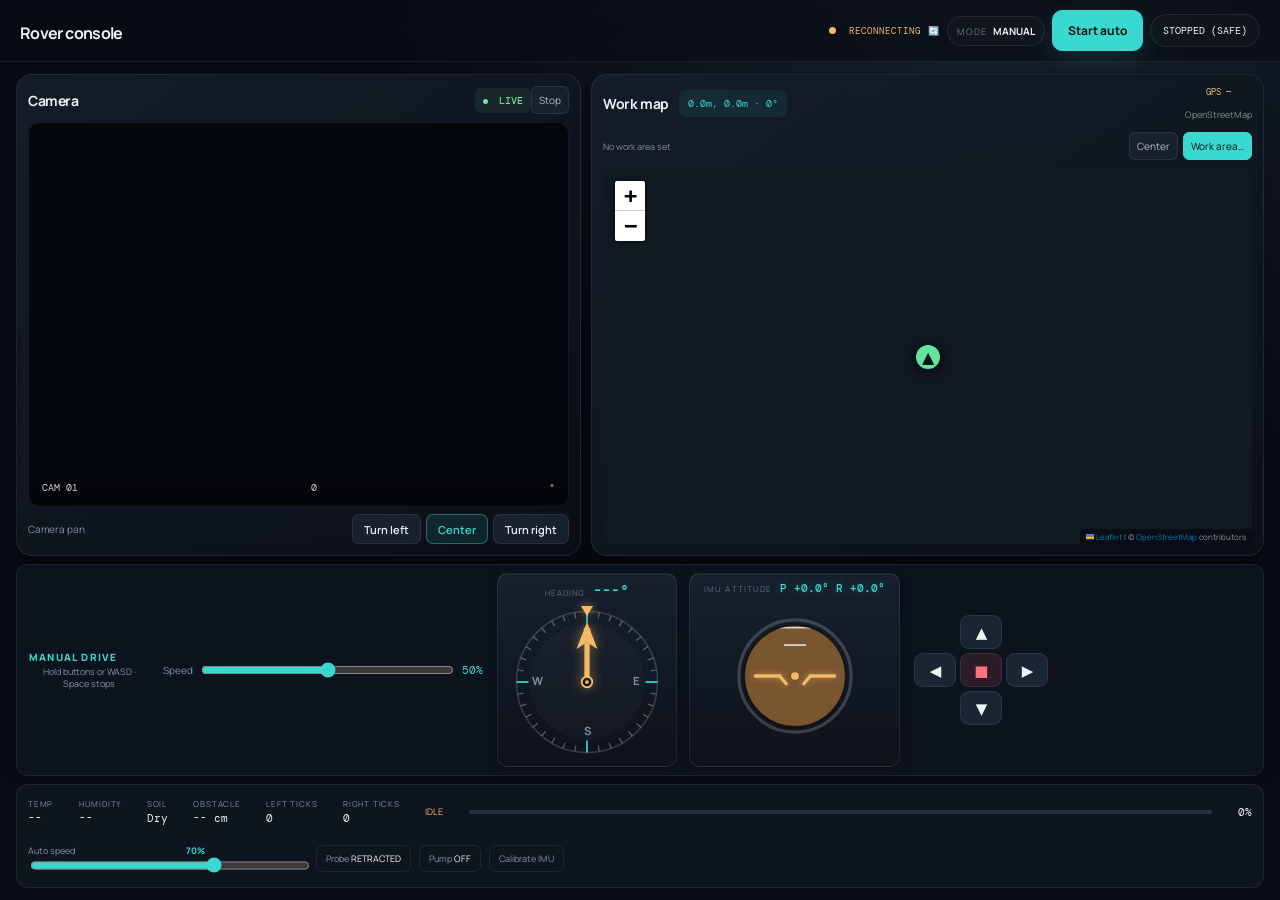
==== commit 8c42e7ac: "added camera pn buttons" ====
--- a/templates/index.html
+++ b/templates/index.html
@@ -1,93 +1,93 @@
-<!doctype html>
-<html lang="en">
-<head>
-  <meta charset="UTF-8">
-  <meta name="viewport" content="width=device-width, initial-scale=1.0">
-  <title>Rover OS · Command Center</title>
-  <meta name="description" content="Sprinkler rover command center">
-  <link rel="preconnect" href="https://fonts.googleapis.com">
-  <link rel="preconnect" href="https://fonts.gstatic.com" crossorigin>
-  <link href="https://fonts.googleapis.com/css2?family=DM+Mono:wght@400;500&family=Manrope:wght@400;500;600;700;800&display=swap" rel="stylesheet">
-  <link rel="stylesheet" href="/static/vendor/leaflet.css">
-  <link rel="stylesheet" href="/static/index.css?v=20261109">
-</head>
-<body>
-  <div class="app-shell">
-    <div class="app-content">
-      <header class="topbar"><div class="page-heading"><h1>Rover console</h1></div><div class="topbar-status"><i class="status-dot" id="connectionDot"></i><span class="ws-state connecting" id="wsStatusTxt">CONNECTING</span><span class="status-pill"><span class="status-key">MODE</span><strong id="modeTxt">MANUAL</strong></span><input type="password" id="roverPinInput" class="pin-input" placeholder="PIN" inputmode="text" autocomplete="off" hidden><button class="btn btn-primary" id="autoModeBtn" onclick="toggleAutoMode()"><span id="autoStatus">Start auto</span></button><strong class="motor-state" id="statusTxt">STOPPED</strong></div></header>
-
-      <main class="dashboard" id="overview">
-        <section class="workspace-grid">
-          <article class="panel camera-card"><div class="panel-head"><h3>Camera</h3><div class="camera-head-actions"><span class="live-tag" id="cameraLiveTag"><i></i> <b id="cameraStateTxt">LIVE</b></span><button class="map-btn" id="cameraToggleBtn" onclick="toggleCameraFeed()" aria-pressed="true">Stop</button></div></div><div class="video-frame"><video id="videoStream" autoplay muted playsinline></video><div class="video-off" id="cameraOff" hidden><span>Camera off</span><small>Press Start to open the feed</small></div><div class="video-overlay"><span>CAM 01</span><span id="current-angle">0</span>°</div></div><div class="camera-controls"><span>Camera pan</span><div><button class="icon-btn" onclick="tiltCamera('left')">←</button><button class="camera-center" onclick="tiltCamera('center')">PAN</button><button class="icon-btn" onclick="tiltCamera('right')">→</button></div></div></article>
-          <article class="panel map-card" id="navigation"><div class="panel-head"><div><h3>Work map</h3><span class="coordinate-readout" id="poseText">0.0m, 0.0m · 0°</span></div><div class="map-head-meta"><span class="gps-readout" id="gpsText">GPS —</span><span class="map-source" id="mapCoordinateText">OpenStreetMap</span></div></div><div class="map-toolbar"><span id="areaSummary">No work area set</span><button class="map-btn" onclick="centerMapOnRover()">Center</button><button class="map-btn save-map" onclick="openWorkArea()">Work area…</button></div><div id="roverMap" aria-label="OpenStreetMap work area selector"></div></article>
-        </section>
-        <section class="manual-dock" id="manualDock" aria-label="Manual drive controls">
-          <div class="manual-dock-head"><span class="manual-dock-label">Manual drive</span><span class="control-hint compact">Hold buttons or WASD · Space stops</span></div>
-          <div class="manual-speed"><span>Speed</span><input type="range" min="0" max="100" value="50" class="speed-slider" id="speedSlider" aria-label="Manual drive speed"><output id="throttleOutput">50%</output><b id="targetVal" hidden>50</b></div>
-          <div class="instrument-row">
-          <div class="orientation-panel" aria-label="Vehicle heading">
-            <div class="compass-head"><small>HEADING</small><b id="headingDigits">---°</b></div>
-            <div class="compass-face">
-              <svg class="compass-card" id="compassCard" viewBox="0 0 200 200" aria-hidden="true">
-                <circle cx="100" cy="100" r="94" class="cc-edge"/>
-                <circle cx="100" cy="100" r="76" class="cc-inner"/>
-                <g id="compassTicks"></g>
-                <text x="100" y="34" class="cc-cardinal cc-n">N</text>
-                <text x="166" y="100" class="cc-cardinal">E</text>
-                <text x="100" y="166" class="cc-cardinal">S</text>
-                <text x="34" y="100" class="cc-cardinal">W</text>
-              </svg>
-              <span class="lubber-line" aria-hidden="true"></span>
-              <svg class="heading-arrow" viewBox="0 0 200 200" aria-hidden="true">
-                <path class="ha-head" d="M100 20 L114 56 L100 47 L86 56 Z"/>
-                <rect class="ha-shaft" x="96.5" y="47" width="7" height="53" rx="3.5"/>
-                <circle class="ha-hub" cx="100" cy="100" r="7"/>
-                <circle class="ha-hub-dot" cx="100" cy="100" r="2.5"/>
-              </svg>
-            </div>
-          </div>
-          <div class="imu-panel" aria-label="IMU orientation">
-            <div class="compass-head"><small>IMU ATTITUDE</small><b id="imuDigits">P +0.0° R +0.0°</b></div>
-            <div class="imu-face">
-              <svg class="imu-sprite" viewBox="0 0 120 120" aria-hidden="true">
-                <defs><clipPath id="imuClip"><circle cx="60" cy="60" r="46"/></clipPath></defs>
-                <g id="imuHorizon" clip-path="url(#imuClip)">
-                  <rect x="-70" y="-130" width="260" height="130" class="imu-sky"/>
-                  <rect x="-70" y="0" width="260" height="130" class="imu-ground"/>
-                  <line x1="-70" y1="0" x2="190" y2="0" class="imu-horizon-line"/>
-                  <line x1="45" y1="-16" x2="75" y2="-16" class="imu-ladder"/>
-                  <line x1="50" y1="-32" x2="70" y2="-32" class="imu-ladder"/>
-                  <line x1="45" y1="16" x2="75" y2="16" class="imu-ladder"/>
-                  <line x1="50" y1="32" x2="70" y2="32" class="imu-ladder"/>
-                </g>
-                <circle cx="60" cy="60" r="46" class="imu-glass"/>
-                <circle cx="60" cy="60" r="51" class="imu-bezel"/>
-                <g class="imu-ref">
-                  <path d="M24 60 H46 M74 60 H96"/>
-                  <path d="M46 60 L52 67 M74 60 L68 67"/>
-                  <circle cx="60" cy="60" r="3.5"/>
-                </g>
-              </svg>
-            </div>
-          </div>
-          </div>
-          <div class="drive-pad drive-pad--dock">
-            <button type="button" class="drive-key up" id="forwardBtn" aria-label="Forward">▲</button>
-            <button type="button" class="drive-key left" id="leftBtn" aria-label="Turn left">◀</button>
-            <button type="button" class="drive-key stop" id="stopBtn" aria-label="Stop">■</button>
-            <button type="button" class="drive-key right" id="rightBtn" aria-label="Turn right">▶</button>
-            <button type="button" class="drive-key down" id="reverseBtn" aria-label="Reverse">▼</button>
-          </div>
-        </section>
-        <section class="bottom-dock" id="sensors"><div class="sensor-strip"><div><small>TEMP</small><strong id="valTemp">--</strong></div><div><small>HUMIDITY</small><strong id="valHumidity">--</strong></div><div><small>SOIL</small><strong id="valSoil">Dry</strong></div><div><small>OBSTACLE</small><strong id="valDist">-- cm</strong></div><div><small>LEFT TICKS</small><strong id="valEncLeft">0</strong></div><div><small>RIGHT TICKS</small><strong id="valEncRight">0</strong></div><span id="autoProgressText">IDLE</span><div class="dock-progress"><i id="autoProgressFill"></i></div><strong id="missionPercent">0%</strong></div><div class="dock-controls"><label>Auto speed <b><span id="autoSpeedVal">70</span>%</b><input type="range" id="autoSpeedSlider" min="10" max="100" value="70" step="5" onchange="updateAutoSpeed()"></label><button class="equipment-mini" id="sensorDeployBtn" onclick="toggleSensorDeploy()">Probe <span id="sensorStatus">RETRACTED</span></button><button class="equipment-mini" id="pumpToggleBtn" onclick="toggleWaterPump()">Pump <span id="pumpStatus">OFF</span></button><button class="equipment-mini" onclick="openModal('imuModal')">Calibrate IMU</button></div><div id="sensorReadings" hidden></div></section>
-      </main>
-    </div>
-  </div>
-
-  <div class="modal-backdrop" id="imuModal" onclick="if(event.target===this) closeModal('imuModal')"><div class="modal small-modal"><button class="modal-close" onclick="closeModal('imuModal')">×</button><span class="panel-kicker">INERTIAL SENSOR</span><h2>Calibrate MPU6050</h2><p class="muted">Place the rover on a stable surface and keep it completely still during calibration.</p><div class="calibration-note">The MPU6050 provides relative yaw. It improves straight-line control but does not provide absolute GPS coordinates.</div><div class="modal-actions"><button class="btn btn-ghost" onclick="closeModal('imuModal')">Cancel</button><button class="btn btn-primary" onclick="calibrateIMU()">Calibrate now</button></div></div></div>
-  <div class="modal-backdrop" id="workAreaModal" onclick="if(event.target===this) closeWorkArea()"><div class="modal"><button class="modal-close" onclick="closeWorkArea()">×</button><span class="panel-kicker">WORK AREA</span><h2>Work area size</h2><p class="muted">Park the rover in the middle of the ground to work and type its breadth and length.</p><div class="form-grid"><label class="field">Breadth E–W (m)<input type="number" id="areaWidth" min="0.5" max="100" step="0.1" value="6" oninput="previewWorkArea()"></label><label class="field">Length N–S (m)<input type="number" id="areaLength" min="0.5" max="100" step="0.1" value="6" oninput="previewWorkArea()"></label><label class="field">Pass width (m)<input type="number" id="areaSwath" min="0.2" max="2" step="0.05" value="0.5" oninput="previewWorkArea()"></label><label class="field">Name<input type="text" id="areaNameInput" value="Work area" maxlength="40"></label></div><div class="calibration-note" id="areaPlanNote">Centred on the rover where it stands.</div><div class="calibration-note">Coordinates are temporarily disabled — the area is always centred on the rover.</div><div class="modal-actions"><button class="btn btn-ghost" onclick="closeWorkArea()">Cancel</button><button class="btn btn-primary" onclick="saveWorkArea()">Set work area</button></div></div></div>
-  <div class="toast" id="toast"></div>
-  <script src="/static/vendor/leaflet.js"></script>
-  <script src="/static/index.js?v=20261109"></script>
-</body>
-</html>
+<!doctype html>
+<html lang="en">
+<head>
+  <meta charset="UTF-8">
+  <meta name="viewport" content="width=device-width, initial-scale=1.0">
+  <title>Rover OS · Command Center</title>
+  <meta name="description" content="Sprinkler rover command center">
+  <link rel="preconnect" href="https://fonts.googleapis.com">
+  <link rel="preconnect" href="https://fonts.gstatic.com" crossorigin>
+  <link href="https://fonts.googleapis.com/css2?family=DM+Mono:wght@400;500&family=Manrope:wght@400;500;600;700;800&display=swap" rel="stylesheet">
+  <link rel="stylesheet" href="/static/vendor/leaflet.css">
+  <link rel="stylesheet" href="/static/index.css?v=20261109b">
+</head>
+<body>
+  <div class="app-shell">
+    <div class="app-content">
+      <header class="topbar"><div class="page-heading"><h1>Rover console</h1></div><div class="topbar-status"><i class="status-dot" id="connectionDot"></i><span class="ws-state connecting" id="wsStatusTxt">CONNECTING</span><span class="status-pill"><span class="status-key">MODE</span><strong id="modeTxt">MANUAL</strong></span><input type="password" id="roverPinInput" class="pin-input" placeholder="PIN" inputmode="text" autocomplete="off" hidden><button class="btn btn-primary" id="autoModeBtn" onclick="toggleAutoMode()"><span id="autoStatus">Start auto</span></button><strong class="motor-state" id="statusTxt">STOPPED</strong></div></header>
+
+      <main class="dashboard" id="overview">
+        <section class="workspace-grid">
+          <article class="panel camera-card"><div class="panel-head"><h3>Camera</h3><div class="camera-head-actions"><span class="live-tag" id="cameraLiveTag"><i></i> <b id="cameraStateTxt">LIVE</b></span><button class="map-btn" id="cameraToggleBtn" onclick="toggleCameraFeed()" aria-pressed="true">Stop</button></div></div><div class="video-frame"><video id="videoStream" autoplay muted playsinline></video><div class="video-off" id="cameraOff" hidden><span>Camera off</span><small>Press Start to open the feed</small></div><div class="video-overlay"><span>CAM 01</span><span id="current-angle">0</span>°</div></div><div class="camera-controls"><span>Camera pan</span><div class="camera-pan-group"><button class="camera-pan-btn" onclick="tiltCamera('left')">Turn left</button><button class="camera-pan-btn is-center" onclick="tiltCamera('center')">Center</button><button class="camera-pan-btn" onclick="tiltCamera('right')">Turn right</button></div></div></article>
+          <article class="panel map-card" id="navigation"><div class="panel-head"><div><h3>Work map</h3><span class="coordinate-readout" id="poseText">0.0m, 0.0m · 0°</span></div><div class="map-head-meta"><span class="gps-readout" id="gpsText">GPS —</span><span class="map-source" id="mapCoordinateText">OpenStreetMap</span></div></div><div class="map-toolbar"><span id="areaSummary">No work area set</span><button class="map-btn" onclick="centerMapOnRover()">Center</button><button class="map-btn save-map" onclick="openWorkArea()">Work area…</button></div><div id="roverMap" aria-label="OpenStreetMap work area selector"></div></article>
+        </section>
+        <section class="manual-dock" id="manualDock" aria-label="Manual drive controls">
+          <div class="manual-dock-head"><span class="manual-dock-label">Manual drive</span><span class="control-hint compact">Hold buttons or WASD · Space stops</span></div>
+          <div class="manual-speed"><span>Speed</span><input type="range" min="0" max="100" value="50" class="speed-slider" id="speedSlider" aria-label="Manual drive speed"><output id="throttleOutput">50%</output><b id="targetVal" hidden>50</b></div>
+          <div class="instrument-row">
+          <div class="orientation-panel" aria-label="Vehicle heading">
+            <div class="compass-head"><small>HEADING</small><b id="headingDigits">---°</b></div>
+            <div class="compass-face">
+              <svg class="compass-card" id="compassCard" viewBox="0 0 200 200" aria-hidden="true">
+                <circle cx="100" cy="100" r="94" class="cc-edge"/>
+                <circle cx="100" cy="100" r="76" class="cc-inner"/>
+                <g id="compassTicks"></g>
+                <text x="100" y="34" class="cc-cardinal cc-n">N</text>
+                <text x="166" y="100" class="cc-cardinal">E</text>
+                <text x="100" y="166" class="cc-cardinal">S</text>
+                <text x="34" y="100" class="cc-cardinal">W</text>
+              </svg>
+              <span class="lubber-line" aria-hidden="true"></span>
+              <svg class="heading-arrow" viewBox="0 0 200 200" aria-hidden="true">
+                <path class="ha-head" d="M100 20 L114 56 L100 47 L86 56 Z"/>
+                <rect class="ha-shaft" x="96.5" y="47" width="7" height="53" rx="3.5"/>
+                <circle class="ha-hub" cx="100" cy="100" r="7"/>
+                <circle class="ha-hub-dot" cx="100" cy="100" r="2.5"/>
+              </svg>
+            </div>
+          </div>
+          <div class="imu-panel" aria-label="IMU orientation">
+            <div class="compass-head"><small>IMU ATTITUDE</small><b id="imuDigits">P +0.0° R +0.0°</b></div>
+            <div class="imu-face">
+              <svg class="imu-sprite" viewBox="0 0 120 120" aria-hidden="true">
+                <defs><clipPath id="imuClip"><circle cx="60" cy="60" r="46"/></clipPath></defs>
+                <g id="imuHorizon" clip-path="url(#imuClip)">
+                  <rect x="-70" y="-130" width="260" height="130" class="imu-sky"/>
+                  <rect x="-70" y="0" width="260" height="130" class="imu-ground"/>
+                  <line x1="-70" y1="0" x2="190" y2="0" class="imu-horizon-line"/>
+                  <line x1="45" y1="-16" x2="75" y2="-16" class="imu-ladder"/>
+                  <line x1="50" y1="-32" x2="70" y2="-32" class="imu-ladder"/>
+                  <line x1="45" y1="16" x2="75" y2="16" class="imu-ladder"/>
+                  <line x1="50" y1="32" x2="70" y2="32" class="imu-ladder"/>
+                </g>
+                <circle cx="60" cy="60" r="46" class="imu-glass"/>
+                <circle cx="60" cy="60" r="51" class="imu-bezel"/>
+                <g class="imu-ref">
+                  <path d="M24 60 H46 M74 60 H96"/>
+                  <path d="M46 60 L52 67 M74 60 L68 67"/>
+                  <circle cx="60" cy="60" r="3.5"/>
+                </g>
+              </svg>
+            </div>
+          </div>
+          </div>
+          <div class="drive-pad drive-pad--dock">
+            <button type="button" class="drive-key up" id="forwardBtn" aria-label="Forward">▲</button>
+            <button type="button" class="drive-key left" id="leftBtn" aria-label="Turn left">◀</button>
+            <button type="button" class="drive-key stop" id="stopBtn" aria-label="Stop">■</button>
+            <button type="button" class="drive-key right" id="rightBtn" aria-label="Turn right">▶</button>
+            <button type="button" class="drive-key down" id="reverseBtn" aria-label="Reverse">▼</button>
+          </div>
+        </section>
+        <section class="bottom-dock" id="sensors"><div class="sensor-strip"><div><small>TEMP</small><strong id="valTemp">--</strong></div><div><small>HUMIDITY</small><strong id="valHumidity">--</strong></div><div><small>SOIL</small><strong id="valSoil">Dry</strong></div><div><small>OBSTACLE</small><strong id="valDist">-- cm</strong></div><div><small>LEFT TICKS</small><strong id="valEncLeft">0</strong></div><div><small>RIGHT TICKS</small><strong id="valEncRight">0</strong></div><span id="autoProgressText">IDLE</span><div class="dock-progress"><i id="autoProgressFill"></i></div><strong id="missionPercent">0%</strong></div><div class="dock-controls"><label>Auto speed <b><span id="autoSpeedVal">70</span>%</b><input type="range" id="autoSpeedSlider" min="10" max="100" value="70" step="5" onchange="updateAutoSpeed()"></label><button class="equipment-mini" id="sensorDeployBtn" onclick="toggleSensorDeploy()">Probe <span id="sensorStatus">RETRACTED</span></button><button class="equipment-mini" id="pumpToggleBtn" onclick="toggleWaterPump()">Pump <span id="pumpStatus">OFF</span></button><button class="equipment-mini" onclick="openModal('imuModal')">Calibrate IMU</button></div><div id="sensorReadings" hidden></div></section>
+      </main>
+    </div>
+  </div>
+
+  <div class="modal-backdrop" id="imuModal" onclick="if(event.target===this) closeModal('imuModal')"><div class="modal small-modal"><button class="modal-close" onclick="closeModal('imuModal')">×</button><span class="panel-kicker">INERTIAL SENSOR</span><h2>Calibrate MPU6050</h2><p class="muted">Place the rover on a stable surface and keep it completely still during calibration.</p><div class="calibration-note">The MPU6050 provides relative yaw. It improves straight-line control but does not provide absolute GPS coordinates.</div><div class="modal-actions"><button class="btn btn-ghost" onclick="closeModal('imuModal')">Cancel</button><button class="btn btn-primary" onclick="calibrateIMU()">Calibrate now</button></div></div></div>
+  <div class="modal-backdrop" id="workAreaModal" onclick="if(event.target===this) closeWorkArea()"><div class="modal"><button class="modal-close" onclick="closeWorkArea()">×</button><span class="panel-kicker">WORK AREA</span><h2>Work area size</h2><p class="muted">Park the rover in the middle of the ground to work and type its breadth and length.</p><div class="form-grid"><label class="field">Breadth E–W (m)<input type="number" id="areaWidth" min="0.5" max="100" step="0.1" value="6" oninput="previewWorkArea()"></label><label class="field">Length N–S (m)<input type="number" id="areaLength" min="0.5" max="100" step="0.1" value="6" oninput="previewWorkArea()"></label><label class="field">Pass width (m)<input type="number" id="areaSwath" min="0.2" max="2" step="0.05" value="0.5" oninput="previewWorkArea()"></label><label class="field">Name<input type="text" id="areaNameInput" value="Work area" maxlength="40"></label></div><div class="calibration-note" id="areaPlanNote">Centred on the rover where it stands.</div><div class="calibration-note">Coordinates are temporarily disabled — the area is always centred on the rover.</div><div class="modal-actions"><button class="btn btn-ghost" onclick="closeWorkArea()">Cancel</button><button class="btn btn-primary" onclick="saveWorkArea()">Set work area</button></div></div></div>
+  <div class="toast" id="toast"></div>
+  <script src="/static/vendor/leaflet.js"></script>
+  <script src="/static/index.js?v=20261109b"></script>
+</body>
+</html>
--- a/static/index.css
+++ b/static/index.css
@@ -105,3 +105,26 @@
 .modal-tools{display:flex;flex-wrap:wrap;gap:8px;margin-top:12px}
 .modal-tools .map-btn.active{border-color:var(--cyan);color:var(--cyan);background:rgba(57,217,208,.08)}
 .modal .calibration-note{margin-top:12px}
+
+/* ── Nothing may force the dashboard wider than the viewport ────────────
+   The map header's nowrap readouts set a min-content width larger than a
+   phone screen; the grid stretch then widened the camera card too and its
+   pan buttons (← PAN →) were pushed off the right edge. */
+.workspace-grid, .camera-card, .map-card { min-width: 0; }
+.panel-head, .panel-head > div, .map-head-meta { min-width: 0; }
+.coordinate-readout, .gps-readout { min-width: 0; flex: 0 1 auto; }
+.camera-controls { flex: none; flex-wrap: wrap; row-gap: 6px; }
+.camera-controls > div { display: flex; gap: 5px; flex-wrap: wrap; }
+@media (max-width: 760px) {
+  .panel-head { flex-wrap: wrap; row-gap: 6px; }
+  .map-head-meta { flex-direction: row; align-items: center; gap: 8px; max-width: 100%; }
+  .gps-readout { max-width: 100%; }
+  .coordinate-readout { max-width: 100%; }
+}
+/* Camera pan: word buttons, so centre / left / right are readable on any
+   screen and do not depend on an arrow glyph existing in the font. */
+.camera-controls > span { color: var(--muted); font-size: 10px; }
+.camera-pan-group { display: flex; gap: 5px; }
+.camera-pan-btn { border: 1px solid var(--line); background: #18222f; color: var(--text); height: 30px; padding: 0 11px; border-radius: 7px; font-size: 11px; font-weight: 600; white-space: nowrap; }
+.camera-pan-btn:hover { border-color: var(--cyan); color: var(--cyan); }
+.camera-pan-btn.is-center { background: rgba(57,217,208,.1); border-color: rgba(57,217,208,.4); color: var(--cyan); }
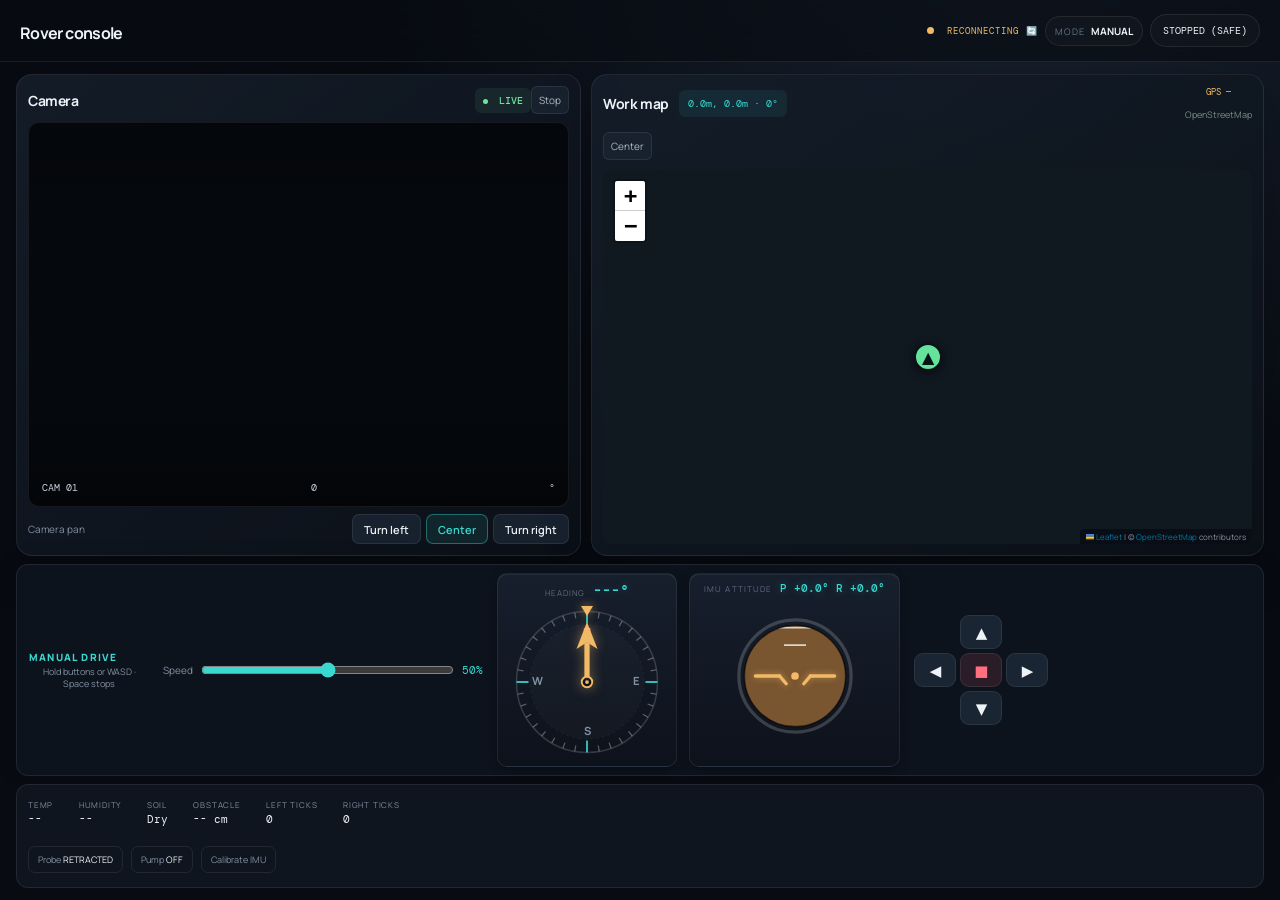
==== commit e0832577: "removed auto controller from applciation" ====
--- a/templates/index.html
+++ b/templates/index.html
@@ -9,17 +9,17 @@
   <link rel="preconnect" href="https://fonts.gstatic.com" crossorigin>
   <link href="https://fonts.googleapis.com/css2?family=DM+Mono:wght@400;500&family=Manrope:wght@400;500;600;700;800&display=swap" rel="stylesheet">
   <link rel="stylesheet" href="/static/vendor/leaflet.css">
-  <link rel="stylesheet" href="/static/index.css?v=20261109b">
+  <link rel="stylesheet" href="/static/index.css?v=20261110a">
 </head>
 <body>
   <div class="app-shell">
     <div class="app-content">
-      <header class="topbar"><div class="page-heading"><h1>Rover console</h1></div><div class="topbar-status"><i class="status-dot" id="connectionDot"></i><span class="ws-state connecting" id="wsStatusTxt">CONNECTING</span><span class="status-pill"><span class="status-key">MODE</span><strong id="modeTxt">MANUAL</strong></span><input type="password" id="roverPinInput" class="pin-input" placeholder="PIN" inputmode="text" autocomplete="off" hidden><button class="btn btn-primary" id="autoModeBtn" onclick="toggleAutoMode()"><span id="autoStatus">Start auto</span></button><strong class="motor-state" id="statusTxt">STOPPED</strong></div></header>
+      <header class="topbar"><div class="page-heading"><h1>Rover console</h1></div><div class="topbar-status"><i class="status-dot" id="connectionDot"></i><span class="ws-state connecting" id="wsStatusTxt">CONNECTING</span><span class="status-pill"><span class="status-key">MODE</span><strong id="modeTxt">MANUAL</strong></span><input type="password" id="roverPinInput" class="pin-input" placeholder="PIN" inputmode="text" autocomplete="off" hidden><strong class="motor-state" id="statusTxt">STOPPED</strong></div></header>
 
       <main class="dashboard" id="overview">
         <section class="workspace-grid">
           <article class="panel camera-card"><div class="panel-head"><h3>Camera</h3><div class="camera-head-actions"><span class="live-tag" id="cameraLiveTag"><i></i> <b id="cameraStateTxt">LIVE</b></span><button class="map-btn" id="cameraToggleBtn" onclick="toggleCameraFeed()" aria-pressed="true">Stop</button></div></div><div class="video-frame"><video id="videoStream" autoplay muted playsinline></video><div class="video-off" id="cameraOff" hidden><span>Camera off</span><small>Press Start to open the feed</small></div><div class="video-overlay"><span>CAM 01</span><span id="current-angle">0</span>°</div></div><div class="camera-controls"><span>Camera pan</span><div class="camera-pan-group"><button class="camera-pan-btn" onclick="tiltCamera('left')">Turn left</button><button class="camera-pan-btn is-center" onclick="tiltCamera('center')">Center</button><button class="camera-pan-btn" onclick="tiltCamera('right')">Turn right</button></div></div></article>
-          <article class="panel map-card" id="navigation"><div class="panel-head"><div><h3>Work map</h3><span class="coordinate-readout" id="poseText">0.0m, 0.0m · 0°</span></div><div class="map-head-meta"><span class="gps-readout" id="gpsText">GPS —</span><span class="map-source" id="mapCoordinateText">OpenStreetMap</span></div></div><div class="map-toolbar"><span id="areaSummary">No work area set</span><button class="map-btn" onclick="centerMapOnRover()">Center</button><button class="map-btn save-map" onclick="openWorkArea()">Work area…</button></div><div id="roverMap" aria-label="OpenStreetMap work area selector"></div></article>
+          <article class="panel map-card" id="navigation"><div class="panel-head"><div><h3>Work map</h3><span class="coordinate-readout" id="poseText">0.0m, 0.0m · 0°</span></div><div class="map-head-meta"><span class="gps-readout" id="gpsText">GPS —</span><span class="map-source" id="mapCoordinateText">OpenStreetMap</span></div></div><div class="map-toolbar"><button class="map-btn" onclick="centerMapOnRover()">Center</button></div><div id="roverMap" aria-label="OpenStreetMap work area selector"></div></article>
         </section>
         <section class="manual-dock" id="manualDock" aria-label="Manual drive controls">
           <div class="manual-dock-head"><span class="manual-dock-label">Manual drive</span><span class="control-hint compact">Hold buttons or WASD · Space stops</span></div>
@@ -79,15 +79,14 @@
             <button type="button" class="drive-key down" id="reverseBtn" aria-label="Reverse">▼</button>
           </div>
         </section>
-        <section class="bottom-dock" id="sensors"><div class="sensor-strip"><div><small>TEMP</small><strong id="valTemp">--</strong></div><div><small>HUMIDITY</small><strong id="valHumidity">--</strong></div><div><small>SOIL</small><strong id="valSoil">Dry</strong></div><div><small>OBSTACLE</small><strong id="valDist">-- cm</strong></div><div><small>LEFT TICKS</small><strong id="valEncLeft">0</strong></div><div><small>RIGHT TICKS</small><strong id="valEncRight">0</strong></div><span id="autoProgressText">IDLE</span><div class="dock-progress"><i id="autoProgressFill"></i></div><strong id="missionPercent">0%</strong></div><div class="dock-controls"><label>Auto speed <b><span id="autoSpeedVal">70</span>%</b><input type="range" id="autoSpeedSlider" min="10" max="100" value="70" step="5" onchange="updateAutoSpeed()"></label><button class="equipment-mini" id="sensorDeployBtn" onclick="toggleSensorDeploy()">Probe <span id="sensorStatus">RETRACTED</span></button><button class="equipment-mini" id="pumpToggleBtn" onclick="toggleWaterPump()">Pump <span id="pumpStatus">OFF</span></button><button class="equipment-mini" onclick="openModal('imuModal')">Calibrate IMU</button></div><div id="sensorReadings" hidden></div></section>
+        <section class="bottom-dock" id="sensors"><div class="sensor-strip"><div><small>TEMP</small><strong id="valTemp">--</strong></div><div><small>HUMIDITY</small><strong id="valHumidity">--</strong></div><div><small>SOIL</small><strong id="valSoil">Dry</strong></div><div><small>OBSTACLE</small><strong id="valDist">-- cm</strong></div><div><small>LEFT TICKS</small><strong id="valEncLeft">0</strong></div><div><small>RIGHT TICKS</small><strong id="valEncRight">0</strong></div></div><div class="dock-controls"><button class="equipment-mini" id="sensorDeployBtn" onclick="toggleSensorDeploy()">Probe <span id="sensorStatus">RETRACTED</span></button><button class="equipment-mini" id="pumpToggleBtn" onclick="toggleWaterPump()">Pump <span id="pumpStatus">OFF</span></button><button class="equipment-mini" onclick="openModal('imuModal')">Calibrate IMU</button></div><div id="sensorReadings" hidden></div></section>
       </main>
     </div>
   </div>
 
   <div class="modal-backdrop" id="imuModal" onclick="if(event.target===this) closeModal('imuModal')"><div class="modal small-modal"><button class="modal-close" onclick="closeModal('imuModal')">×</button><span class="panel-kicker">INERTIAL SENSOR</span><h2>Calibrate MPU6050</h2><p class="muted">Place the rover on a stable surface and keep it completely still during calibration.</p><div class="calibration-note">The MPU6050 provides relative yaw. It improves straight-line control but does not provide absolute GPS coordinates.</div><div class="modal-actions"><button class="btn btn-ghost" onclick="closeModal('imuModal')">Cancel</button><button class="btn btn-primary" onclick="calibrateIMU()">Calibrate now</button></div></div></div>
-  <div class="modal-backdrop" id="workAreaModal" onclick="if(event.target===this) closeWorkArea()"><div class="modal"><button class="modal-close" onclick="closeWorkArea()">×</button><span class="panel-kicker">WORK AREA</span><h2>Work area size</h2><p class="muted">Park the rover in the middle of the ground to work and type its breadth and length.</p><div class="form-grid"><label class="field">Breadth E–W (m)<input type="number" id="areaWidth" min="0.5" max="100" step="0.1" value="6" oninput="previewWorkArea()"></label><label class="field">Length N–S (m)<input type="number" id="areaLength" min="0.5" max="100" step="0.1" value="6" oninput="previewWorkArea()"></label><label class="field">Pass width (m)<input type="number" id="areaSwath" min="0.2" max="2" step="0.05" value="0.5" oninput="previewWorkArea()"></label><label class="field">Name<input type="text" id="areaNameInput" value="Work area" maxlength="40"></label></div><div class="calibration-note" id="areaPlanNote">Centred on the rover where it stands.</div><div class="calibration-note">Coordinates are temporarily disabled — the area is always centred on the rover.</div><div class="modal-actions"><button class="btn btn-ghost" onclick="closeWorkArea()">Cancel</button><button class="btn btn-primary" onclick="saveWorkArea()">Set work area</button></div></div></div>
   <div class="toast" id="toast"></div>
   <script src="/static/vendor/leaflet.js"></script>
-  <script src="/static/index.js?v=20261109b"></script>
+  <script src="/static/index.js?v=20261110a"></script>
 </body>
 </html>
--- a/static/index.css
+++ b/static/index.css
@@ -1,15 +1,15 @@
 :root{--bg:#080b12;--surface:#101620;--surface-2:#151d2a;--line:rgba(255,255,255,.08);--text:#eef3f7;--muted:#8290a1;--cyan:#39d9d0;--blue:#6d9dff;--green:#6ce29d;--amber:#f2ba66;--violet:#b59cff;--danger:#ff6f7d;--sidebar:206px;--radius:16px;--shadow:0 18px 48px rgba(0,0,0,.22);--manual-dock-h:190px;--sensor-dock-h:104px}
-*{box-sizing:border-box}html{scroll-behavior:smooth}body{margin:0;background:radial-gradient(circle at 80% -20%,#1a2635 0,#080b12 46%);color:var(--text);font-family:Manrope,system-ui,sans-serif;font-size:14px}button,input{font:inherit}button{cursor:pointer}a{color:inherit;text-decoration:none}.app-shell{min-height:100vh;display:flex}.sidebar{width:var(--sidebar);position:fixed;inset:0 auto 0 0;background:#0d121a;border-right:1px solid var(--line);padding:20px 12px 14px;display:flex;flex-direction:column;z-index:20}.brand-lockup{display:flex;align-items:center;gap:11px;padding:0 8px 22px}.brand-mark{display:grid;place-items:center;width:35px;height:35px;border-radius:11px;background:var(--cyan);color:#071314;font-size:20px;font-weight:800;box-shadow:0 0 24px rgba(57,217,208,.2)}.brand-lockup strong{font-size:15px;letter-spacing:.11em}.brand-lockup strong span{color:var(--cyan)}.brand-lockup small{display:block;color:#647183;font-size:8px;letter-spacing:.2em;margin-top:2px}.sidebar-label{color:#536173;font-size:10px;font-weight:700;letter-spacing:.16em;text-transform:uppercase;padding:0 10px 7px;margin-top:4px}.side-nav{display:grid;gap:4px;margin-bottom:18px}.nav-link,.side-action{border:0;background:none;border-radius:10px;color:#8996a6;text-align:left;padding:12px 11px;display:flex;gap:12px;align-items:center;transition:.2s}.nav-link span,.side-action span{width:19px;text-align:center;color:#6f7e91;font-size:17px}.nav-link:hover,.nav-link.active,.side-action:hover{background:#18212d;color:var(--text)}.nav-link.active{box-shadow:inset 2px 0 var(--cyan);color:var(--cyan)}.nav-link.active span{color:var(--cyan)}.side-action{width:100%;font-size:12px;margin-bottom:3px}.side-action span{color:var(--cyan)}.sidebar-foot{margin-top:auto}.system-mini{border-top:1px solid var(--line);padding:17px 10px 12px;display:flex;align-items:center;gap:8px;color:#aab5c3;font-size:11px}.system-mini i{width:7px;height:7px;border-radius:50%;background:var(--green);box-shadow:0 0 9px var(--green)}.system-mini small{margin-left:auto;color:#5d6b7c;font:10px 'DM Mono',monospace}.sidebar-help{padding:0 10px;color:#536173;font-size:10px;line-height:1.6}.app-content{margin-left:var(--sidebar);width:calc(100% - var(--sidebar));min-width:0}.topbar{height:86px;border-bottom:1px solid var(--line);display:flex;align-items:center;justify-content:space-between;padding:0 38px;background:rgba(8,11,18,.64);backdrop-filter:blur(16px);position:sticky;top:0;z-index:10}.page-heading h1{font-size:20px;line-height:1;margin:5px 0 0;letter-spacing:-.04em}.eyebrow,.panel-kicker{font-size:9px;letter-spacing:.16em;font-weight:800;color:var(--cyan)}.topbar-status{display:flex;align-items:center;gap:10px}.status-pill,.motor-state{border:1px solid var(--line);border-radius:999px;padding:9px 12px;color:#a7b1be;font-size:10px;background:rgba(255,255,255,.025)}.status-pill strong,.motor-state strong{color:var(--text);font-size:10px;margin-left:6px}.status-key{font-size:9px;letter-spacing:.12em;color:#677587}.status-dot{display:inline-block;width:7px;height:7px;border-radius:50%;background:var(--amber);margin-right:6px}.status-dot.online{background:var(--green);box-shadow:0 0 8px var(--green)}.dashboard{max-width:1600px;margin:0 auto;padding:34px 38px 55px}.welcome-row{display:flex;justify-content:space-between;align-items:end;margin-bottom:27px}.welcome-row h2{font-size:29px;letter-spacing:-.06em;margin:7px 0 5px}.muted{color:var(--muted)}.welcome-row .muted{margin:0}.header-actions{display:flex;gap:9px}.btn{border:1px solid var(--line);border-radius:10px;padding:11px 15px;background:var(--surface-2);color:var(--text);font-weight:700;font-size:12px;transition:.2s}.btn:hover{transform:translateY(-1px);border-color:rgba(255,255,255,.2)}.btn-primary{background:var(--cyan);border-color:var(--cyan);color:#071314;box-shadow:0 8px 24px rgba(57,217,208,.14)}.btn-ghost{background:transparent}.wide{width:100%;margin-top:20px}.hero-grid{display:grid;grid-template-columns:minmax(360px,.88fr) minmax(440px,1.35fr);gap:16px}.panel{background:linear-gradient(145deg,rgba(20,29,41,.95),rgba(12,17,25,.95));border:1px solid var(--line);border-radius:var(--radius);box-shadow:var(--shadow)}.camera-card,.map-card,.autonomy-card,.controls-card{padding:19px}.panel-head{display:flex;align-items:start;justify-content:space-between;margin-bottom:17px}.panel-head h3{font-size:16px;margin:5px 0 0;letter-spacing:-.03em}.live-tag{color:var(--green);font:10px 'DM Mono',monospace;background:rgba(108,226,157,.08);padding:6px 8px;border-radius:6px}.live-tag i,.system-mini i{display:inline-block}.live-tag i{width:5px;height:5px;background:var(--green);border-radius:50%;margin-right:5px}.video-frame{height:310px;border-radius:11px;overflow:hidden;background:#05080d;position:relative;border:1px solid rgba(255,255,255,.07)}.video-frame:after{content:'';position:absolute;inset:0;background:linear-gradient(180deg,rgba(0,0,0,.16),transparent 25%,transparent 75%,rgba(0,0,0,.35));pointer-events:none}.video-frame img{width:100%;height:100%;object-fit:cover;display:block}.video-overlay{position:absolute;left:13px;right:13px;bottom:12px;display:flex;justify-content:space-between;color:#c8d3de;font:10px 'DM Mono',monospace;z-index:1;pointer-events:none}.camera-controls,.map-footer{display:flex;align-items:center;justify-content:space-between;margin-top:14px}.camera-controls>div{display:flex;gap:5px}.icon-btn,.camera-center{border:1px solid var(--line);background:#18222f;color:var(--text);height:30px;border-radius:7px}.icon-btn{width:31px;font-size:17px}.camera-center{padding:0 10px;font-size:9px;letter-spacing:.1em}.coordinate-readout{font:10px 'DM Mono',monospace;color:var(--cyan);background:rgba(57,217,208,.08);padding:7px 9px;border-radius:6px;max-width:280px;white-space:nowrap;overflow:hidden;text-overflow:ellipsis}.map-wrap{border:1px solid var(--line);border-radius:11px;background:#080e16;overflow:hidden}.map-wrap canvas{width:100%;height:auto;display:block}.map-legend{display:flex;gap:16px;padding:9px 12px;border-top:1px solid var(--line);font-size:10px;color:var(--muted)}.map-legend i{display:inline-block;width:8px;height:8px;border-radius:2px;margin-right:5px}.legend-area{border:1px solid var(--cyan)}.legend-trail{background:var(--violet)}.legend-rover{background:var(--green);border-radius:50%!important}.map-footer{font-size:10px}.text-btn{border:0;background:none;color:var(--cyan);font-size:11px}.metrics-grid{display:grid;grid-template-columns:repeat(6,1fr);gap:10px;margin:16px 0}.metric-card{background:rgba(16,22,32,.82);border:1px solid var(--line);border-radius:12px;padding:13px;display:grid;grid-template-columns:auto 1fr;gap:10px;position:relative}.metric-card>div:nth-child(2){min-width:0}.metric-card span{display:block;color:var(--muted);font-size:10px;white-space:nowrap}.metric-card strong{display:block;color:var(--text);font:500 16px 'DM Mono',monospace;margin-top:5px;white-space:nowrap;overflow:hidden;text-overflow:ellipsis}.metric-card small{position:absolute;right:10px;bottom:10px;color:#4f5c6b;font-size:8px}.metric-icon{display:grid;place-items:center;width:29px;height:29px;border-radius:8px;font-size:10px;font-weight:800}.cyan{color:var(--cyan);background:rgba(57,217,208,.12)}.blue{color:var(--blue);background:rgba(109,157,255,.12)}.green{color:var(--green);background:rgba(108,226,157,.12)}.amber{color:var(--amber);background:rgba(242,186,102,.12)}.violet{color:var(--violet);background:rgba(181,156,255,.12)}.lower-grid{display:grid;grid-template-columns:1fr 1fr;gap:16px}.progress-track{height:9px;background:#202a38;border-radius:10px;overflow:hidden;margin:17px 0 9px}.progress-value{height:100%;border-radius:10px;background:linear-gradient(90deg,var(--cyan),var(--blue));transition:.35s}.mission-meta{display:flex;justify-content:space-between;color:var(--muted);font-size:11px}.mission-meta strong{color:var(--cyan);font:12px 'DM Mono',monospace}.phase-badge{font:10px 'DM Mono',monospace;color:var(--amber);border:1px solid rgba(242,186,102,.25);padding:6px 8px;border-radius:6px}.mission-grid{display:grid;grid-template-columns:1fr 1fr;border-top:1px solid var(--line);margin-top:18px;padding-top:15px;gap:15px}.mission-grid span{display:block;color:var(--muted);font-size:10px}.mission-grid strong{display:block;font-size:12px;margin-top:6px}.range-row{display:grid;grid-template-columns:auto 1fr auto;align-items:center;gap:11px;color:var(--muted);font-size:11px}.range-row output{font:11px 'DM Mono',monospace;color:var(--cyan)}.speed-slider{accent-color:var(--cyan);width:100%}.drive-pad{width:172px;height:150px;margin:19px auto 13px;position:relative}.drive-key{position:absolute;width:48px;height:43px;border:1px solid var(--line);border-radius:9px;background:#1a2533;color:var(--text);font-size:16px;transition:.15s}.drive-key:hover,.drive-key:active{background:#26384a;border-color:var(--cyan);color:var(--cyan)}.drive-key.up{left:62px;top:0}.drive-key.left{left:8px;top:53px}.drive-key.stop{left:62px;top:53px;background:rgba(255,111,125,.12);color:var(--danger)}.drive-key.right{right:8px;top:53px}.drive-key.down{left:62px;bottom:0}.control-hint{text-align:center;color:var(--muted);font-size:10px;display:flex;justify-content:center;align-items:center;gap:6px}.control-hint kbd,.sidebar-help kbd{font:9px 'DM Mono',monospace;border:1px solid var(--line);border-bottom-color:#475467;border-radius:4px;padding:3px 5px;color:#c3ccd7}.equipment-row{display:grid;grid-template-columns:repeat(3,1fr);gap:10px;margin-top:16px}.equipment-card{border:1px solid var(--line);border-radius:12px;background:rgba(16,22,32,.82);color:var(--text);padding:14px;display:flex;align-items:center;gap:11px;text-align:left}.equipment-card:hover{border-color:rgba(57,217,208,.35)}.equipment-card b,.equipment-card small{display:block}.equipment-card b{font-size:12px}.equipment-card small{color:var(--muted);font-size:10px;margin-top:4px}.equipment-card em{font-style:normal;margin-left:auto;color:#647183;font-size:20px}.equipment-icon{display:grid;place-items:center;width:32px;height:32px;border-radius:9px;font-weight:700}.mono{font:12px 'DM Mono',monospace;color:var(--cyan)}.mobile-menu{display:none}.modal-backdrop{display:none;position:fixed;z-index:100;inset:0;background:rgba(2,5,9,.75);backdrop-filter:blur(9px);place-items:center;padding:18px}.modal-backdrop.open{display:grid}.modal{width:min(460px,100%);background:#121b27;border:1px solid rgba(255,255,255,.13);border-radius:18px;padding:27px;box-shadow:0 25px 80px #000}.small-modal{width:min(440px,100%)}.modal h2{font-size:23px;letter-spacing:-.05em;margin:8px 0}.modal p{line-height:1.6}.modal-close{position:absolute;margin:-15px 0 0 385px;border:0;background:none;color:#778598;font-size:25px}.form-grid{display:grid;grid-template-columns:1fr 1fr;gap:12px;margin-top:20px}.field{color:var(--muted);font-size:10px}.field.full{grid-column:span 2}.field input{display:block;width:100%;margin-top:6px;background:#0b111a;border:1px solid var(--line);border-radius:8px;color:var(--text);padding:11px;outline:none}.field input:focus{border-color:var(--cyan)}.modal-actions{display:flex;justify-content:flex-end;gap:8px;margin-top:24px}.calibration-note{border:1px solid rgba(242,186,102,.22);border-radius:10px;color:#d7b777;background:rgba(242,186,102,.07);padding:13px;font-size:11px;line-height:1.6;margin-top:17px}.toast{position:fixed;left:50%;bottom:calc(var(--manual-dock-h) + var(--sensor-dock-h) + 28px + env(safe-area-inset-bottom,0px));transform:translate(-50%,10px);z-index:110;max-width:min(420px,calc(100vw - 32px));background:#1d2b39;color:var(--text);border:1px solid var(--line);border-radius:9px;padding:12px 15px;font-size:12px;opacity:0;transition:.25s;pointer-events:none;box-shadow:0 12px 40px #0009;text-align:center}.toast.show{opacity:1;transform:translate(-50%,0)}
+*{box-sizing:border-box}html{scroll-behavior:smooth}body{margin:0;background:radial-gradient(circle at 80% -20%,#1a2635 0,#080b12 46%);color:var(--text);font-family:Manrope,system-ui,sans-serif;font-size:14px}button,input{font:inherit}button{cursor:pointer}a{color:inherit;text-decoration:none}.app-shell{min-height:100vh;display:flex}.sidebar{width:var(--sidebar);position:fixed;inset:0 auto 0 0;background:#0d121a;border-right:1px solid var(--line);padding:20px 12px 14px;display:flex;flex-direction:column;z-index:20}.brand-lockup{display:flex;align-items:center;gap:11px;padding:0 8px 22px}.brand-mark{display:grid;place-items:center;width:35px;height:35px;border-radius:11px;background:var(--cyan);color:#071314;font-size:20px;font-weight:800;box-shadow:0 0 24px rgba(57,217,208,.2)}.brand-lockup strong{font-size:15px;letter-spacing:.11em}.brand-lockup strong span{color:var(--cyan)}.brand-lockup small{display:block;color:#647183;font-size:8px;letter-spacing:.2em;margin-top:2px}.sidebar-label{color:#536173;font-size:10px;font-weight:700;letter-spacing:.16em;text-transform:uppercase;padding:0 10px 7px;margin-top:4px}.side-nav{display:grid;gap:4px;margin-bottom:18px}.nav-link,.side-action{border:0;background:none;border-radius:10px;color:#8996a6;text-align:left;padding:12px 11px;display:flex;gap:12px;align-items:center;transition:.2s}.nav-link span,.side-action span{width:19px;text-align:center;color:#6f7e91;font-size:17px}.nav-link:hover,.nav-link.active,.side-action:hover{background:#18212d;color:var(--text)}.nav-link.active{box-shadow:inset 2px 0 var(--cyan);color:var(--cyan)}.nav-link.active span{color:var(--cyan)}.side-action{width:100%;font-size:12px;margin-bottom:3px}.side-action span{color:var(--cyan)}.sidebar-foot{margin-top:auto}.system-mini{border-top:1px solid var(--line);padding:17px 10px 12px;display:flex;align-items:center;gap:8px;color:#aab5c3;font-size:11px}.system-mini i{width:7px;height:7px;border-radius:50%;background:var(--green);box-shadow:0 0 9px var(--green)}.system-mini small{margin-left:auto;color:#5d6b7c;font:10px 'DM Mono',monospace}.sidebar-help{padding:0 10px;color:#536173;font-size:10px;line-height:1.6}.app-content{margin-left:var(--sidebar);width:calc(100% - var(--sidebar));min-width:0}.topbar{height:86px;border-bottom:1px solid var(--line);display:flex;align-items:center;justify-content:space-between;padding:0 38px;background:rgba(8,11,18,.64);backdrop-filter:blur(16px);position:sticky;top:0;z-index:10}.page-heading h1{font-size:20px;line-height:1;margin:5px 0 0;letter-spacing:-.04em}.eyebrow,.panel-kicker{font-size:9px;letter-spacing:.16em;font-weight:800;color:var(--cyan)}.topbar-status{display:flex;align-items:center;gap:10px}.status-pill,.motor-state{border:1px solid var(--line);border-radius:999px;padding:9px 12px;color:#a7b1be;font-size:10px;background:rgba(255,255,255,.025)}.status-pill strong,.motor-state strong{color:var(--text);font-size:10px;margin-left:6px}.status-key{font-size:9px;letter-spacing:.12em;color:#677587}.status-dot{display:inline-block;width:7px;height:7px;border-radius:50%;background:var(--amber);margin-right:6px}.status-dot.online{background:var(--green);box-shadow:0 0 8px var(--green)}.dashboard{max-width:1600px;margin:0 auto;padding:34px 38px 55px}.welcome-row{display:flex;justify-content:space-between;align-items:end;margin-bottom:27px}.welcome-row h2{font-size:29px;letter-spacing:-.06em;margin:7px 0 5px}.muted{color:var(--muted)}.welcome-row .muted{margin:0}.header-actions{display:flex;gap:9px}.btn{border:1px solid var(--line);border-radius:10px;padding:11px 15px;background:var(--surface-2);color:var(--text);font-weight:700;font-size:12px;transition:.2s}.btn:hover{transform:translateY(-1px);border-color:rgba(255,255,255,.2)}.btn-primary{background:var(--cyan);border-color:var(--cyan);color:#071314;box-shadow:0 8px 24px rgba(57,217,208,.14)}.btn-ghost{background:transparent}.wide{width:100%;margin-top:20px}.hero-grid{display:grid;grid-template-columns:minmax(360px,.88fr) minmax(440px,1.35fr);gap:16px}.panel{background:linear-gradient(145deg,rgba(20,29,41,.95),rgba(12,17,25,.95));border:1px solid var(--line);border-radius:var(--radius);box-shadow:var(--shadow)}.camera-card,.map-card,.controls-card{padding:19px}.panel-head{display:flex;align-items:start;justify-content:space-between;margin-bottom:17px}.panel-head h3{font-size:16px;margin:5px 0 0;letter-spacing:-.03em}.live-tag{color:var(--green);font:10px 'DM Mono',monospace;background:rgba(108,226,157,.08);padding:6px 8px;border-radius:6px}.live-tag i,.system-mini i{display:inline-block}.live-tag i{width:5px;height:5px;background:var(--green);border-radius:50%;margin-right:5px}.video-frame{height:310px;border-radius:11px;overflow:hidden;background:#05080d;position:relative;border:1px solid rgba(255,255,255,.07)}.video-frame:after{content:'';position:absolute;inset:0;background:linear-gradient(180deg,rgba(0,0,0,.16),transparent 25%,transparent 75%,rgba(0,0,0,.35));pointer-events:none}.video-frame img{width:100%;height:100%;object-fit:cover;display:block}.video-overlay{position:absolute;left:13px;right:13px;bottom:12px;display:flex;justify-content:space-between;color:#c8d3de;font:10px 'DM Mono',monospace;z-index:1;pointer-events:none}.camera-controls,.map-footer{display:flex;align-items:center;justify-content:space-between;margin-top:14px}.camera-controls>div{display:flex;gap:5px}.icon-btn,.camera-center{border:1px solid var(--line);background:#18222f;color:var(--text);height:30px;border-radius:7px}.icon-btn{width:31px;font-size:17px}.camera-center{padding:0 10px;font-size:9px;letter-spacing:.1em}.coordinate-readout{font:10px 'DM Mono',monospace;color:var(--cyan);background:rgba(57,217,208,.08);padding:7px 9px;border-radius:6px;max-width:280px;white-space:nowrap;overflow:hidden;text-overflow:ellipsis}.map-wrap{border:1px solid var(--line);border-radius:11px;background:#080e16;overflow:hidden}.map-wrap canvas{width:100%;height:auto;display:block}.map-legend{display:flex;gap:16px;padding:9px 12px;border-top:1px solid var(--line);font-size:10px;color:var(--muted)}.map-legend i{display:inline-block;width:8px;height:8px;border-radius:2px;margin-right:5px}.legend-area{border:1px solid var(--cyan)}.legend-trail{background:var(--violet)}.legend-rover{background:var(--green);border-radius:50%!important}.map-footer{font-size:10px}.text-btn{border:0;background:none;color:var(--cyan);font-size:11px}.metrics-grid{display:grid;grid-template-columns:repeat(6,1fr);gap:10px;margin:16px 0}.metric-card{background:rgba(16,22,32,.82);border:1px solid var(--line);border-radius:12px;padding:13px;display:grid;grid-template-columns:auto 1fr;gap:10px;position:relative}.metric-card>div:nth-child(2){min-width:0}.metric-card span{display:block;color:var(--muted);font-size:10px;white-space:nowrap}.metric-card strong{display:block;color:var(--text);font:500 16px 'DM Mono',monospace;margin-top:5px;white-space:nowrap;overflow:hidden;text-overflow:ellipsis}.metric-card small{position:absolute;right:10px;bottom:10px;color:#4f5c6b;font-size:8px}.metric-icon{display:grid;place-items:center;width:29px;height:29px;border-radius:8px;font-size:10px;font-weight:800}.cyan{color:var(--cyan);background:rgba(57,217,208,.12)}.blue{color:var(--blue);background:rgba(109,157,255,.12)}.green{color:var(--green);background:rgba(108,226,157,.12)}.amber{color:var(--amber);background:rgba(242,186,102,.12)}.violet{color:var(--violet);background:rgba(181,156,255,.12)}.lower-grid{display:grid;grid-template-columns:1fr 1fr;gap:16px}.range-row{display:grid;grid-template-columns:auto 1fr auto;align-items:center;gap:11px;color:var(--muted);font-size:11px}.range-row output{font:11px 'DM Mono',monospace;color:var(--cyan)}.speed-slider{accent-color:var(--cyan);width:100%}.drive-pad{width:172px;height:150px;margin:19px auto 13px;position:relative}.drive-key{position:absolute;width:48px;height:43px;border:1px solid var(--line);border-radius:9px;background:#1a2533;color:var(--text);font-size:16px;transition:.15s}.drive-key:hover,.drive-key:active{background:#26384a;border-color:var(--cyan);color:var(--cyan)}.drive-key.up{left:62px;top:0}.drive-key.left{left:8px;top:53px}.drive-key.stop{left:62px;top:53px;background:rgba(255,111,125,.12);color:var(--danger)}.drive-key.right{right:8px;top:53px}.drive-key.down{left:62px;bottom:0}.control-hint{text-align:center;color:var(--muted);font-size:10px;display:flex;justify-content:center;align-items:center;gap:6px}.control-hint kbd,.sidebar-help kbd{font:9px 'DM Mono',monospace;border:1px solid var(--line);border-bottom-color:#475467;border-radius:4px;padding:3px 5px;color:#c3ccd7}.equipment-row{display:grid;grid-template-columns:repeat(3,1fr);gap:10px;margin-top:16px}.equipment-card{border:1px solid var(--line);border-radius:12px;background:rgba(16,22,32,.82);color:var(--text);padding:14px;display:flex;align-items:center;gap:11px;text-align:left}.equipment-card:hover{border-color:rgba(57,217,208,.35)}.equipment-card b,.equipment-card small{display:block}.equipment-card b{font-size:12px}.equipment-card small{color:var(--muted);font-size:10px;margin-top:4px}.equipment-card em{font-style:normal;margin-left:auto;color:#647183;font-size:20px}.equipment-icon{display:grid;place-items:center;width:32px;height:32px;border-radius:9px;font-weight:700}.mono{font:12px 'DM Mono',monospace;color:var(--cyan)}.mobile-menu{display:none}.modal-backdrop{display:none;position:fixed;z-index:100;inset:0;background:rgba(2,5,9,.75);backdrop-filter:blur(9px);place-items:center;padding:18px}.modal-backdrop.open{display:grid}.modal{width:min(460px,100%);background:#121b27;border:1px solid rgba(255,255,255,.13);border-radius:18px;padding:27px;box-shadow:0 25px 80px #000}.small-modal{width:min(440px,100%)}.modal h2{font-size:23px;letter-spacing:-.05em;margin:8px 0}.modal p{line-height:1.6}.modal-close{position:absolute;margin:-15px 0 0 385px;border:0;background:none;color:#778598;font-size:25px}.form-grid{display:grid;grid-template-columns:1fr 1fr;gap:12px;margin-top:20px}.field{color:var(--muted);font-size:10px}.field.full{grid-column:span 2}.field input{display:block;width:100%;margin-top:6px;background:#0b111a;border:1px solid var(--line);border-radius:8px;color:var(--text);padding:11px;outline:none}.field input:focus{border-color:var(--cyan)}.modal-actions{display:flex;justify-content:flex-end;gap:8px;margin-top:24px}.calibration-note{border:1px solid rgba(242,186,102,.22);border-radius:10px;color:#d7b777;background:rgba(242,186,102,.07);padding:13px;font-size:11px;line-height:1.6;margin-top:17px}.toast{position:fixed;left:50%;bottom:calc(var(--manual-dock-h) + var(--sensor-dock-h) + 28px + env(safe-area-inset-bottom,0px));transform:translate(-50%,10px);z-index:110;max-width:min(420px,calc(100vw - 32px));background:#1d2b39;color:var(--text);border:1px solid var(--line);border-radius:9px;padding:12px 15px;font-size:12px;opacity:0;transition:.25s;pointer-events:none;box-shadow:0 12px 40px #0009;text-align:center}.toast.show{opacity:1;transform:translate(-50%,0)}
 @media(max-width:1100px){.metrics-grid{grid-template-columns:repeat(3,1fr)}.hero-grid{grid-template-columns:1fr}.video-frame{height:330px}}
 @media(max-width:760px){:root{--sidebar:242px}.sidebar{transform:translateX(-100%);transition:.25s}.sidebar.open{transform:translateX(0)}.mobile-backdrop{display:none}.mobile-backdrop.open{display:block;position:fixed;inset:0;z-index:15;background:rgba(0,0,0,.5)}.app-content{margin-left:0;width:100%}.topbar{height:auto;min-height:76px;padding:15px 18px;gap:10px}.mobile-menu{display:block;border:1px solid var(--line);background:var(--surface);color:var(--text);border-radius:8px;width:35px;height:35px}.topbar-status{gap:5px}.status-pill,.motor-state{padding:7px 8px}.status-pill .status-key,.motor-state .status-key{display:none}.page-heading{flex:1}.page-heading h1{font-size:16px}.page-heading .eyebrow{font-size:8px}.dashboard{padding:25px 16px 42px}.welcome-row{display:block}.welcome-row h2{font-size:24px}.header-actions{margin-top:18px}.header-actions .btn{flex:1}.hero-grid,.lower-grid{grid-template-columns:1fr}.metrics-grid{grid-template-columns:repeat(2,1fr)}.equipment-row{grid-template-columns:1fr}.video-frame{height:230px}.map-legend{gap:8px;font-size:9px}.modal-close{right:24px;position:absolute;margin:-15px 0 0}.form-grid{gap:9px}}
 .modal{position:relative}.modal-close{right:18px;top:13px;margin:0}.equipment-card.active{border-color:var(--cyan);background:rgba(57,217,208,.08)}.btn.active{background:var(--danger);border-color:var(--danger);color:#fff}.field input[type="range"]{padding:0;accent-color:var(--cyan)}
 .map-tools{display:flex;align-items:center;justify-content:space-between;gap:10px;margin:-5px 0 12px;color:var(--muted);font-size:10px}.map-tools>div{display:flex;gap:5px}.map-btn{border:1px solid var(--line);border-radius:6px;background:#18222f;color:#aeb9c7;padding:6px 8px;font-size:10px}.map-btn:hover,.map-btn.active{border-color:var(--cyan);color:var(--cyan);background:rgba(57,217,208,.08)}.danger-text:hover{border-color:var(--danger);color:var(--danger)}.map-save{padding:7px 10px;font-size:10px}.map-wrap canvas.drawing{cursor:crosshair}.map-wrap canvas{cursor:default}
-/* Console workspace: camera, map, sensors, and autonomy speed stay in view. */
+/* Console workspace: camera, map, and sensors stay in view. */
 html,body{height:100%;overflow:hidden}.app-shell{height:100dvh;min-height:0;overflow:hidden}.sidebar{padding-top:18px}.brand-lockup{padding-bottom:25px}.app-content{height:100dvh;display:flex;flex-direction:column;overflow:hidden}.topbar{height:62px;min-height:62px;padding:0 20px}.page-heading h1{font-size:16px}.dashboard{width:100%;height:calc(100dvh - 62px);max-width:none;padding:12px 16px;display:grid;grid-template-rows:minmax(0,1fr) auto auto;gap:8px;overflow:hidden}
 .manual-dock{min-height:var(--manual-dock-h);padding:8px 12px;border:1px solid var(--line);border-radius:12px;background:rgba(14,20,30,.98);display:flex;align-items:center;gap:14px;flex-shrink:0;box-shadow:0 -4px 20px rgba(0,0,0,.18)}.manual-dock-head{display:flex;flex-direction:column;gap:2px;min-width:88px;flex-shrink:0}.manual-dock-label{font-size:10px;font-weight:800;letter-spacing:.12em;text-transform:uppercase;color:var(--cyan)}.control-hint.compact{font-size:9px;color:var(--muted);line-height:1.35;max-width:120px}.manual-speed{flex:1;min-width:100px;max-width:min(320px,36vw);display:grid;grid-template-columns:auto 1fr auto;align-items:center;gap:8px;color:var(--muted);font-size:10px}.manual-speed output{font:11px 'DM Mono',monospace;color:var(--cyan)}.manual-speed .speed-slider{width:100%;margin:0}.drive-pad--dock{display:grid;grid-template-columns:repeat(3,42px);grid-template-rows:repeat(3,34px);gap:4px;width:auto;height:auto;margin:0;position:static;flex-shrink:0}.drive-pad--dock .drive-key{position:static;width:42px;height:34px;font-size:15px;padding:0}.drive-pad--dock .drive-key.up{grid-column:2;grid-row:1}.drive-pad--dock .drive-key.left{grid-column:1;grid-row:2}.drive-pad--dock .drive-key.stop{grid-column:2;grid-row:2}.drive-pad--dock .drive-key.right{grid-column:3;grid-row:2}.drive-pad--dock .drive-key.down{grid-column:2;grid-row:3}
-.bottom-dock{min-height:var(--sensor-dock-h)}.workspace-grid{min-height:0;display:grid;grid-template-columns:minmax(0,1.05fr) minmax(0,1.25fr);gap:10px}.camera-card,.map-card{min-height:0;padding:11px;display:flex;flex-direction:column;overflow:hidden}.panel-head{align-items:center;margin:0 0 8px}.panel-head h3{font-size:14px;margin:0}.video-frame{flex:1;height:auto;min-height:240px}.camera-controls{margin-top:7px;font-size:10px}.map-card .panel-head>div{display:flex;align-items:center;gap:10px;min-width:0;flex-wrap:wrap}.map-toolbar{display:flex;align-items:center;gap:5px;min-height:34px;margin-bottom:6px;white-space:nowrap}.map-toolbar>span{overflow:hidden;text-overflow:ellipsis;color:var(--muted);font-size:9px;margin-right:auto}.map-toolbar input{width:95px;min-width:65px;padding:6px 7px;color:var(--text);background:#0b111a;border:1px solid var(--line);border-radius:6px;font-size:10px}.map-btn{padding:6px 7px;flex:none}.save-map{background:var(--cyan);color:#071314;border-color:var(--cyan)}#roverMap{flex:1;min-height:160px;border-radius:9px;overflow:hidden;background:#101820;position:relative;isolation:isolate;z-index:0}#roverMap .leaflet-control-container{z-index:5;pointer-events:none}#roverMap .leaflet-control{pointer-events:auto}.leaflet-container{font:11px Manrope,system-ui,sans-serif}.leaflet-control-attribution{font-size:8px!important;background:rgba(8,11,18,.72)!important;color:#8a96a6!important;margin:0!important;padding:2px 6px!important;border-radius:4px 0 0 0}.map-head-meta{display:flex;flex-direction:column;align-items:flex-end;gap:4px;min-width:0}.gps-readout{font:9px 'DM Mono',monospace;color:var(--amber);white-space:nowrap;overflow:hidden;text-overflow:ellipsis;max-width:min(220px,42vw)}.gps-readout.fix{color:var(--green)}.map-btn.primary-map{border-color:var(--cyan);color:var(--cyan);background:rgba(57,217,208,.1)}.rover-map-marker{border:0;background:none}.rover-map-marker span{display:grid;place-items:center;width:28px;height:28px;border:2px solid #071314;border-radius:50%;background:#65e39c;color:#071314;font-size:16px;box-shadow:0 2px 10px #0008}.leaflet-container.drawing{cursor:crosshair}.bottom-dock{padding:8px 11px;border:1px solid var(--line);border-radius:12px;background:rgba(16,22,32,.96);display:grid;grid-template-rows:auto auto;gap:8px}.sensor-strip{display:flex;align-items:center;gap:clamp(9px,2vw,27px);min-width:0}.sensor-strip>div:not(.dock-progress){display:flex;flex-direction:column;gap:2px}.sensor-strip small{font-size:8px;letter-spacing:.1em;color:var(--muted)}.sensor-strip strong{font:11px 'DM Mono',monospace}.sensor-strip>span{font-size:9px;color:var(--amber);margin-left:auto;flex:none;max-width:190px;white-space:nowrap;overflow:hidden;text-overflow:ellipsis}.dock-progress{height:4px;flex:1;min-width:25px;border-radius:5px;background:#263140;overflow:hidden}.dock-progress i{display:block;height:100%;width:0;background:var(--cyan)}.dock-controls{display:flex;align-items:center;gap:8px}.dock-controls label{width:min(280px,32%);display:grid;grid-template-columns:auto auto;align-items:center;gap:0 8px;font-size:9px;color:var(--muted)}.dock-controls label b{color:var(--cyan)}.dock-controls input{grid-column:span 2;width:100%;height:13px;accent-color:var(--cyan)}.equipment-mini{background:transparent;border:1px solid var(--line);border-radius:7px;padding:6px 9px;color:var(--muted);font-size:9px}.equipment-mini span{color:var(--text)}.status-pill{padding:7px 9px}.motor-state{font:10px 'DM Mono',monospace;color:var(--text)}.topbar-status{gap:7px}.map-source{color:#779181;font-size:9px}.mobile-menu{display:none}
-@media(max-width:1050px) and (min-width:761px){.workspace-grid{grid-template-columns:minmax(0,.8fr) minmax(0,1.2fr)}.dock-controls label{width:25%}.sensor-strip{gap:10px}.sensor-strip small{font-size:7px}.map-toolbar>span{display:none}}
-@media(max-width:760px){:root{--manual-dock-h:244px;--sensor-dock-h:112px}html,body{height:100%;overflow:hidden}.app-shell{height:100dvh;overflow:hidden}.sidebar.open{z-index:35}.mobile-backdrop.open{z-index:30}.app-content{height:100dvh;overflow:hidden;display:flex;flex-direction:column}.topbar{position:relative;z-index:12;height:58px;min-height:58px;padding:0 10px;flex-shrink:0}.mobile-menu{display:block}.dashboard{flex:1;min-height:0;height:auto;display:grid;grid-template-rows:minmax(0,1fr) auto auto;overflow:hidden;padding:9px;gap:8px}.workspace-grid{display:grid;grid-template-columns:1fr;grid-template-rows:minmax(0,1fr) minmax(0,1.15fr);gap:8px;min-height:0}.camera-card,.map-card{padding:9px}.video-frame{min-height:0}.map-toolbar{flex-wrap:wrap;height:auto;white-space:normal}.map-toolbar>span{display:block;flex-basis:100%}.map-toolbar input{flex:1}.manual-dock{flex-wrap:wrap;align-items:center;gap:8px;padding:8px;position:relative;z-index:9;background:#0e141ef5;backdrop-filter:blur(10px)}.manual-dock-head{flex-direction:row;align-items:center;justify-content:space-between;width:100%;max-width:none}.manual-dock-head .control-hint.compact{max-width:none;text-align:right}.manual-speed{max-width:none;width:100%;order:3}.drive-pad--dock{margin:0 auto;order:2}.bottom-dock{position:relative;z-index:9;min-height:var(--sensor-dock-h);padding:7px;background:#101620f5;backdrop-filter:blur(10px);box-shadow:0 -4px 16px #0005}.sensor-strip{overflow-x:auto;gap:13px}.sensor-strip>div:not(.dock-progress){flex:none}.dock-controls{overflow-x:auto}.dock-controls label{flex:1 0 135px}.equipment-mini{flex:none}.topbar-status .status-pill{display:none}.page-heading{display:none}.toast{bottom:calc(var(--manual-dock-h) + var(--sensor-dock-h) + 20px + env(safe-area-inset-bottom,0px))}}
+.bottom-dock{min-height:var(--sensor-dock-h)}.workspace-grid{min-height:0;display:grid;grid-template-columns:minmax(0,1.05fr) minmax(0,1.25fr);gap:10px}.camera-card,.map-card{min-height:0;padding:11px;display:flex;flex-direction:column;overflow:hidden}.panel-head{align-items:center;margin:0 0 8px}.panel-head h3{font-size:14px;margin:0}.video-frame{flex:1;height:auto;min-height:240px}.camera-controls{margin-top:7px;font-size:10px}.map-card .panel-head>div{display:flex;align-items:center;gap:10px;min-width:0;flex-wrap:wrap}.map-toolbar{display:flex;align-items:center;gap:5px;min-height:34px;margin-bottom:6px;white-space:nowrap}.map-toolbar>span{overflow:hidden;text-overflow:ellipsis;color:var(--muted);font-size:9px;margin-right:auto}.map-toolbar input{width:95px;min-width:65px;padding:6px 7px;color:var(--text);background:#0b111a;border:1px solid var(--line);border-radius:6px;font-size:10px}.map-btn{padding:6px 7px;flex:none}#roverMap{flex:1;min-height:160px;border-radius:9px;overflow:hidden;background:#101820;position:relative;isolation:isolate;z-index:0}#roverMap .leaflet-control-container{z-index:5;pointer-events:none}#roverMap .leaflet-control{pointer-events:auto}.leaflet-container{font:11px Manrope,system-ui,sans-serif}.leaflet-control-attribution{font-size:8px!important;background:rgba(8,11,18,.72)!important;color:#8a96a6!important;margin:0!important;padding:2px 6px!important;border-radius:4px 0 0 0}.map-head-meta{display:flex;flex-direction:column;align-items:flex-end;gap:4px;min-width:0}.gps-readout{font:9px 'DM Mono',monospace;color:var(--amber);white-space:nowrap;overflow:hidden;text-overflow:ellipsis;max-width:min(220px,42vw)}.gps-readout.fix{color:var(--green)}.map-btn.primary-map{border-color:var(--cyan);color:var(--cyan);background:rgba(57,217,208,.1)}.rover-map-marker{border:0;background:none}.rover-map-marker span{display:grid;place-items:center;width:28px;height:28px;border:2px solid #071314;border-radius:50%;background:#65e39c;color:#071314;font-size:16px;box-shadow:0 2px 10px #0008}.leaflet-container.drawing{cursor:crosshair}.bottom-dock{padding:8px 11px;border:1px solid var(--line);border-radius:12px;background:rgba(16,22,32,.96);display:grid;grid-template-rows:auto auto;gap:8px}.sensor-strip{display:flex;align-items:center;gap:clamp(9px,2vw,27px);min-width:0}.sensor-strip>div:not(.dock-progress){display:flex;flex-direction:column;gap:2px}.sensor-strip small{font-size:8px;letter-spacing:.1em;color:var(--muted)}.sensor-strip strong{font:11px 'DM Mono',monospace}.dock-controls{display:flex;align-items:center;gap:8px}.equipment-mini{background:transparent;border:1px solid var(--line);border-radius:7px;padding:6px 9px;color:var(--muted);font-size:9px}.equipment-mini span{color:var(--text)}.status-pill{padding:7px 9px}.motor-state{font:10px 'DM Mono',monospace;color:var(--text)}.topbar-status{gap:7px}.map-source{color:#779181;font-size:9px}.mobile-menu{display:none}
+@media(max-width:1050px) and (min-width:761px){.workspace-grid{grid-template-columns:minmax(0,.8fr) minmax(0,1.2fr)}.sensor-strip{gap:10px}.sensor-strip small{font-size:7px}.map-toolbar>span{display:none}}
+@media(max-width:760px){:root{--manual-dock-h:244px;--sensor-dock-h:112px}html,body{height:100%;overflow:hidden}.app-shell{height:100dvh;overflow:hidden}.sidebar.open{z-index:35}.mobile-backdrop.open{z-index:30}.app-content{height:100dvh;overflow:hidden;display:flex;flex-direction:column}.topbar{position:relative;z-index:12;height:58px;min-height:58px;padding:0 10px;flex-shrink:0}.mobile-menu{display:block}.dashboard{flex:1;min-height:0;height:auto;display:grid;grid-template-rows:minmax(0,1fr) auto auto;overflow:hidden;padding:9px;gap:8px}.workspace-grid{display:grid;grid-template-columns:1fr;grid-template-rows:minmax(0,1fr) minmax(0,1.15fr);gap:8px;min-height:0}.camera-card,.map-card{padding:9px}.video-frame{min-height:0}.map-toolbar{flex-wrap:wrap;height:auto;white-space:normal}.map-toolbar>span{display:block;flex-basis:100%}.map-toolbar input{flex:1}.manual-dock{flex-wrap:wrap;align-items:center;gap:8px;padding:8px;position:relative;z-index:9;background:#0e141ef5;backdrop-filter:blur(10px)}.manual-dock-head{flex-direction:row;align-items:center;justify-content:space-between;width:100%;max-width:none}.manual-dock-head .control-hint.compact{max-width:none;text-align:right}.manual-speed{max-width:none;width:100%;order:3}.drive-pad--dock{margin:0 auto;order:2}.bottom-dock{position:relative;z-index:9;min-height:var(--sensor-dock-h);padding:7px;background:#101620f5;backdrop-filter:blur(10px);box-shadow:0 -4px 16px #0005}.sensor-strip{overflow-x:auto;gap:13px}.sensor-strip>div:not(.dock-progress){flex:none}.dock-controls{overflow-x:auto}.equipment-mini{flex:none}.topbar-status .status-pill{display:none}.page-heading{display:none}.toast{bottom:calc(var(--manual-dock-h) + var(--sensor-dock-h) + 20px + env(safe-area-inset-bottom,0px))}}
 
 /* Orientation instruments sit inline in the manual dock: compass on the
    left (fixed heading arrow + rotating card), standalone IMU attitude
@@ -93,38 +93,38 @@
 .video-off{position:absolute;inset:0;z-index:1;display:flex;flex-direction:column;align-items:center;justify-content:center;gap:7px;background:#080c12;color:#8a96a6;font:11px 'DM Mono',monospace;letter-spacing:.14em;text-transform:uppercase}
 .video-off[hidden]{display:none}
 .video-off small{color:#5d6a7a;font:9px Manrope,system-ui,sans-serif;letter-spacing:.06em}
-
-/* ── Console shell: the sidebar is gone, the dashboard owns the window ── */
-.sidebar,.mobile-backdrop,.mobile-menu{display:none!important}
-.app-content{margin-left:0!important;width:100%!important;min-width:0}
-.ws-state{font:9px 'DM Mono',monospace;letter-spacing:.12em;color:var(--muted);white-space:nowrap}
-.ws-state.connected{color:var(--green)}
-.ws-state.connecting{color:var(--amber)}
-.ws-state.disconnected{color:var(--danger)}
-.topbar .pin-input{width:92px;margin:0;padding:6px 8px;font-size:10px;letter-spacing:.14em}
-.modal-tools{display:flex;flex-wrap:wrap;gap:8px;margin-top:12px}
-.modal-tools .map-btn.active{border-color:var(--cyan);color:var(--cyan);background:rgba(57,217,208,.08)}
-.modal .calibration-note{margin-top:12px}
-
-/* ── Nothing may force the dashboard wider than the viewport ────────────
-   The map header's nowrap readouts set a min-content width larger than a
-   phone screen; the grid stretch then widened the camera card too and its
-   pan buttons (← PAN →) were pushed off the right edge. */
-.workspace-grid, .camera-card, .map-card { min-width: 0; }
-.panel-head, .panel-head > div, .map-head-meta { min-width: 0; }
-.coordinate-readout, .gps-readout { min-width: 0; flex: 0 1 auto; }
-.camera-controls { flex: none; flex-wrap: wrap; row-gap: 6px; }
-.camera-controls > div { display: flex; gap: 5px; flex-wrap: wrap; }
-@media (max-width: 760px) {
-  .panel-head { flex-wrap: wrap; row-gap: 6px; }
-  .map-head-meta { flex-direction: row; align-items: center; gap: 8px; max-width: 100%; }
-  .gps-readout { max-width: 100%; }
-  .coordinate-readout { max-width: 100%; }
-}
-/* Camera pan: word buttons, so centre / left / right are readable on any
-   screen and do not depend on an arrow glyph existing in the font. */
-.camera-controls > span { color: var(--muted); font-size: 10px; }
-.camera-pan-group { display: flex; gap: 5px; }
-.camera-pan-btn { border: 1px solid var(--line); background: #18222f; color: var(--text); height: 30px; padding: 0 11px; border-radius: 7px; font-size: 11px; font-weight: 600; white-space: nowrap; }
-.camera-pan-btn:hover { border-color: var(--cyan); color: var(--cyan); }
-.camera-pan-btn.is-center { background: rgba(57,217,208,.1); border-color: rgba(57,217,208,.4); color: var(--cyan); }
+
+/* ── Console shell: the sidebar is gone, the dashboard owns the window ── */
+.sidebar,.mobile-backdrop,.mobile-menu{display:none!important}
+.app-content{margin-left:0!important;width:100%!important;min-width:0}
+.ws-state{font:9px 'DM Mono',monospace;letter-spacing:.12em;color:var(--muted);white-space:nowrap}
+.ws-state.connected{color:var(--green)}
+.ws-state.connecting{color:var(--amber)}
+.ws-state.disconnected{color:var(--danger)}
+.topbar .pin-input{width:92px;margin:0;padding:6px 8px;font-size:10px;letter-spacing:.14em}
+.modal-tools{display:flex;flex-wrap:wrap;gap:8px;margin-top:12px}
+.modal-tools .map-btn.active{border-color:var(--cyan);color:var(--cyan);background:rgba(57,217,208,.08)}
+.modal .calibration-note{margin-top:12px}
+
+/* ── Nothing may force the dashboard wider than the viewport ────────────
+   The map header's nowrap readouts set a min-content width larger than a
+   phone screen; the grid stretch then widened the camera card too and its
+   pan buttons (← PAN →) were pushed off the right edge. */
+.workspace-grid, .camera-card, .map-card { min-width: 0; }
+.panel-head, .panel-head > div, .map-head-meta { min-width: 0; }
+.coordinate-readout, .gps-readout { min-width: 0; flex: 0 1 auto; }
+.camera-controls { flex: none; flex-wrap: wrap; row-gap: 6px; }
+.camera-controls > div { display: flex; gap: 5px; flex-wrap: wrap; }
+@media (max-width: 760px) {
+  .panel-head { flex-wrap: wrap; row-gap: 6px; }
+  .map-head-meta { flex-direction: row; align-items: center; gap: 8px; max-width: 100%; }
+  .gps-readout { max-width: 100%; }
+  .coordinate-readout { max-width: 100%; }
+}
+/* Camera pan: word buttons, so centre / left / right are readable on any
+   screen and do not depend on an arrow glyph existing in the font. */
+.camera-controls > span { color: var(--muted); font-size: 10px; }
+.camera-pan-group { display: flex; gap: 5px; }
+.camera-pan-btn { border: 1px solid var(--line); background: #18222f; color: var(--text); height: 30px; padding: 0 11px; border-radius: 7px; font-size: 11px; font-weight: 600; white-space: nowrap; }
+.camera-pan-btn:hover { border-color: var(--cyan); color: var(--cyan); }
+.camera-pan-btn.is-center { background: rgba(57,217,208,.1); border-color: rgba(57,217,208,.4); color: var(--cyan); }
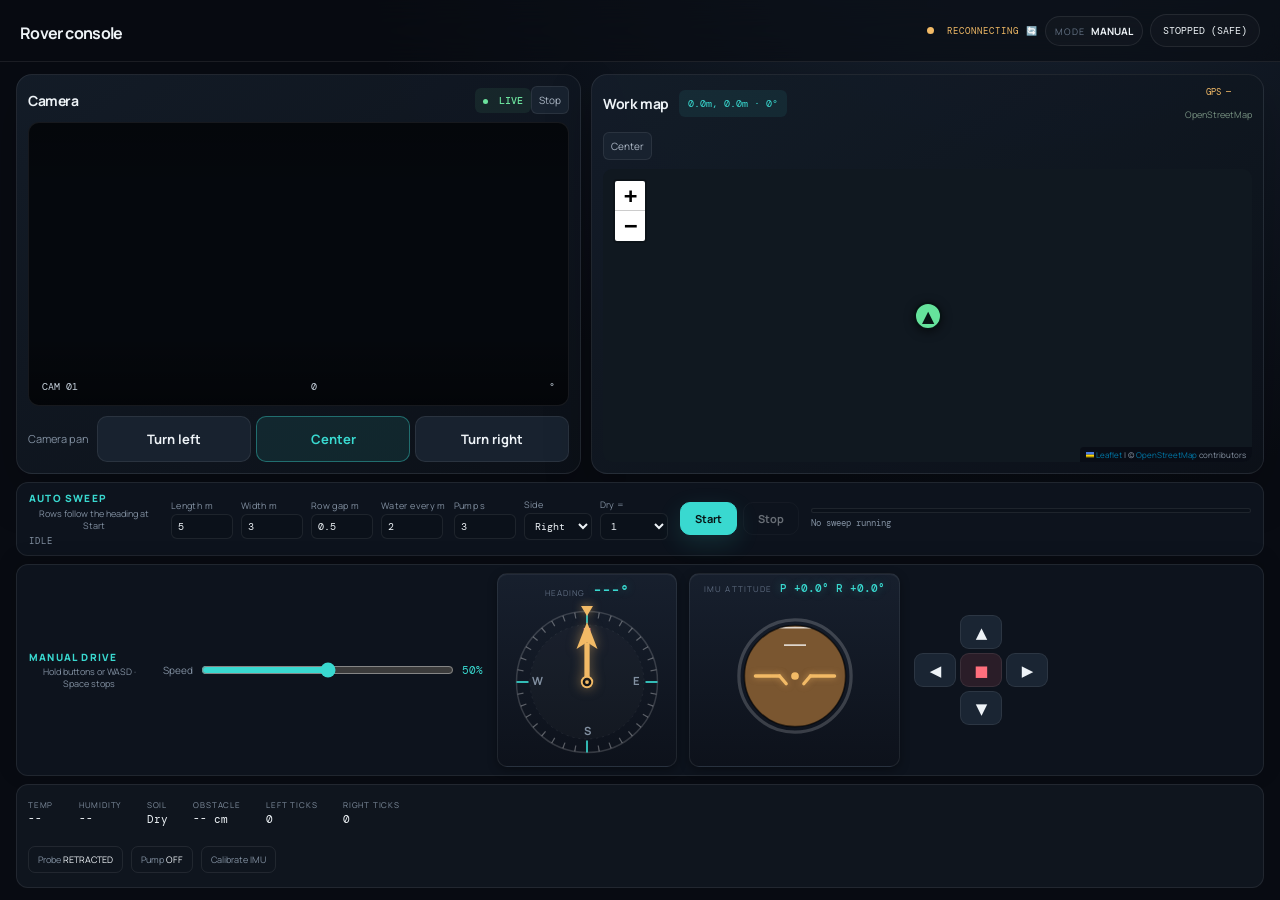
==== commit bd3a2df7: "added auto mode functionality" ====
--- a/templates/index.html
+++ b/templates/index.html
@@ -9,7 +9,7 @@
   <link rel="preconnect" href="https://fonts.gstatic.com" crossorigin>
   <link href="https://fonts.googleapis.com/css2?family=DM+Mono:wght@400;500&family=Manrope:wght@400;500;600;700;800&display=swap" rel="stylesheet">
   <link rel="stylesheet" href="/static/vendor/leaflet.css">
-  <link rel="stylesheet" href="/static/index.css?v=20261110a">
+  <link rel="stylesheet" href="/static/index.css?v=20261111b">
 </head>
 <body>
   <div class="app-shell">
@@ -20,6 +20,20 @@
         <section class="workspace-grid">
           <article class="panel camera-card"><div class="panel-head"><h3>Camera</h3><div class="camera-head-actions"><span class="live-tag" id="cameraLiveTag"><i></i> <b id="cameraStateTxt">LIVE</b></span><button class="map-btn" id="cameraToggleBtn" onclick="toggleCameraFeed()" aria-pressed="true">Stop</button></div></div><div class="video-frame"><video id="videoStream" autoplay muted playsinline></video><div class="video-off" id="cameraOff" hidden><span>Camera off</span><small>Press Start to open the feed</small></div><div class="video-overlay"><span>CAM 01</span><span id="current-angle">0</span>°</div></div><div class="camera-controls"><span>Camera pan</span><div class="camera-pan-group"><button class="camera-pan-btn" onclick="tiltCamera('left')">Turn left</button><button class="camera-pan-btn is-center" onclick="tiltCamera('center')">Center</button><button class="camera-pan-btn" onclick="tiltCamera('right')">Turn right</button></div></div></article>
           <article class="panel map-card" id="navigation"><div class="panel-head"><div><h3>Work map</h3><span class="coordinate-readout" id="poseText">0.0m, 0.0m · 0°</span></div><div class="map-head-meta"><span class="gps-readout" id="gpsText">GPS —</span><span class="map-source" id="mapCoordinateText">OpenStreetMap</span></div></div><div class="map-toolbar"><button class="map-btn" onclick="centerMapOnRover()">Center</button></div><div id="roverMap" aria-label="OpenStreetMap work area selector"></div></article>
+        </section>
+        <section class="auto-dock" id="autoDock" aria-label="Autonomous sweep">
+          <div class="auto-dock-head"><span class="manual-dock-label">Auto sweep</span><span class="control-hint compact">Rows follow the heading at Start</span><span class="auto-state" id="autoStateTxt">IDLE</span></div>
+          <div class="auto-fields">
+            <label class="auto-field">Length m<input id="autoLength" type="number" min="0.2" max="100" step="0.1" value="5"></label>
+            <label class="auto-field">Width m<input id="autoWidth" type="number" min="0.1" max="100" step="0.1" value="3"></label>
+            <label class="auto-field">Row gap m<input id="autoSpacing" type="number" min="0.05" max="10" step="0.05" value="0.5"></label>
+            <label class="auto-field">Water every m<input id="autoWaterEvery" type="number" min="0" max="100" step="0.5" value="2"></label>
+            <label class="auto-field">Pump s<input id="autoPumpSeconds" type="number" min="0" max="120" step="0.5" value="3"></label>
+            <label class="auto-field">Side<select id="autoSide"><option value="right" selected>Right</option><option value="left">Left</option></select></label>
+            <label class="auto-field">Dry =<select id="autoDryLevel"><option value="1" selected>1</option><option value="0">0</option></select></label>
+          </div>
+          <div class="auto-actions"><button class="btn btn-primary" id="autoStartBtn" onclick="startAutoSweep()">Start</button><button class="btn btn-ghost" id="autoStopBtn" onclick="stopAutoSweep()" disabled>Stop</button></div>
+          <div class="auto-progress-wrap"><div class="auto-progress"><i id="autoProgressBar"></i></div><span class="auto-meta" id="autoMetaTxt">No sweep running</span></div>
         </section>
         <section class="manual-dock" id="manualDock" aria-label="Manual drive controls">
           <div class="manual-dock-head"><span class="manual-dock-label">Manual drive</span><span class="control-hint compact">Hold buttons or WASD · Space stops</span></div>
@@ -87,6 +101,6 @@
   <div class="modal-backdrop" id="imuModal" onclick="if(event.target===this) closeModal('imuModal')"><div class="modal small-modal"><button class="modal-close" onclick="closeModal('imuModal')">×</button><span class="panel-kicker">INERTIAL SENSOR</span><h2>Calibrate MPU6050</h2><p class="muted">Place the rover on a stable surface and keep it completely still during calibration.</p><div class="calibration-note">The MPU6050 provides relative yaw. It improves straight-line control but does not provide absolute GPS coordinates.</div><div class="modal-actions"><button class="btn btn-ghost" onclick="closeModal('imuModal')">Cancel</button><button class="btn btn-primary" onclick="calibrateIMU()">Calibrate now</button></div></div></div>
   <div class="toast" id="toast"></div>
   <script src="/static/vendor/leaflet.js"></script>
-  <script src="/static/index.js?v=20261110a"></script>
+  <script src="/static/index.js?v=20261111a"></script>
 </body>
 </html>
--- a/static/index.css
+++ b/static/index.css
@@ -128,3 +128,49 @@
 .camera-pan-btn { border: 1px solid var(--line); background: #18222f; color: var(--text); height: 30px; padding: 0 11px; border-radius: 7px; font-size: 11px; font-weight: 600; white-space: nowrap; }
 .camera-pan-btn:hover { border-color: var(--cyan); color: var(--cyan); }
 .camera-pan-btn.is-center { background: rgba(57,217,208,.1); border-color: rgba(57,217,208,.4); color: var(--cyan); }
+
+/* Auto sweep dock: parameters in one row, live state and progress below. */
+.auto-dock { display: flex; flex-wrap: wrap; align-items: center; gap: 12px; padding: 8px 12px; border: 1px solid var(--line); border-radius: 12px; background: rgba(14,20,30,.98); }
+.auto-dock-head { display: flex; flex-direction: column; gap: 3px; min-width: 92px; }
+.auto-dock-head .control-hint.compact { max-width: 130px; }
+.auto-state { font: 9px 'DM Mono', monospace; letter-spacing: .1em; color: var(--muted); }
+.auto-state.drive_row, .auto-state.turn_1, .auto-state.step, .auto-state.turn_2, .auto-state.water, .auto-state.calibrate, .auto-state.avoid { color: var(--cyan); }
+.auto-state.done { color: var(--green); }
+.auto-state.error { color: var(--danger); }
+.status-pill strong.auto { color: var(--cyan); }
+.auto-fields { display: flex; flex-wrap: wrap; align-items: center; gap: 8px; min-width: 0; }
+.auto-field { display: flex; flex-direction: column; gap: 2px; color: var(--muted); font-size: 9px; letter-spacing: .04em; }
+.auto-field input, .auto-field select { width: 62px; padding: 5px 6px; border: 1px solid var(--line); border-radius: 6px; background: #0b111a; color: var(--text); font: 10px 'DM Mono', monospace; }
+.auto-field select { width: 68px; }
+.auto-field input:focus, .auto-field select:focus { outline: none; border-color: var(--cyan); }
+.auto-actions { display: flex; gap: 6px; margin-left: auto; }
+.auto-actions .btn { flex: 0 0 auto; padding: 8px 14px; font-size: 11px; }
+.auto-actions .btn:disabled { opacity: .4; cursor: not-allowed; transform: none; }
+.auto-progress-wrap { display: flex; flex-direction: column; gap: 4px; flex: 1 1 180px; min-width: 140px; }
+.auto-progress { height: 5px; border: 1px solid var(--line); border-radius: 99px; background: #0b111a; overflow: hidden; }
+.auto-progress i { display: block; width: 0; height: 100%; background: var(--cyan); transition: width .3s; }
+.auto-meta { overflow: hidden; color: var(--muted); font: 9px 'DM Mono', monospace; white-space: nowrap; text-overflow: ellipsis; }
+@media (max-width: 1050px) { .auto-progress-wrap { flex-basis: 100%; } }
+@media (max-width: 760px) {
+  .auto-dock { gap: 8px; padding: 8px; }
+  .auto-dock-head { flex-direction: row; align-items: center; justify-content: space-between; width: 100%; }
+  .auto-dock-head .control-hint.compact { display: none; }
+  .auto-fields { order: 3; width: 100%; flex-wrap: nowrap; overflow-x: auto; padding-bottom: 2px; }
+  .auto-field { flex: 0 0 auto; }
+  .auto-actions { order: 2; margin-left: auto; }
+  .auto-progress-wrap { order: 4; flex-basis: 100%; min-width: 0; }
+}
+
+/* Camera pan: thumb-sized buttons that stay under the video at every width.
+   The group fills the card's spare width so all three are reachable one-handed. */
+.camera-controls { margin-top: 10px; gap: 8px; align-items: center; }
+.camera-controls > span { flex: 0 0 auto; font-size: 11px; }
+.camera-pan-group { flex: 1 1 auto; justify-content: flex-end; gap: 8px; min-width: 0; }
+.camera-pan-btn { flex: 1 1 0; min-width: 0; max-width: 220px; height: 46px; padding: 0 16px; border-radius: 10px; font-size: 13px; font-weight: 700; }
+.camera-pan-btn:active { transform: translateY(1px); }
+@media (max-width: 760px) {
+  .camera-controls { flex-wrap: nowrap; margin-top: 8px; }
+  .camera-controls > span { display: none; }
+  .camera-pan-group { width: 100%; gap: 6px; }
+  .camera-pan-btn { height: 48px; padding: 0 10px; font-size: 12px; max-width: none; }
+}
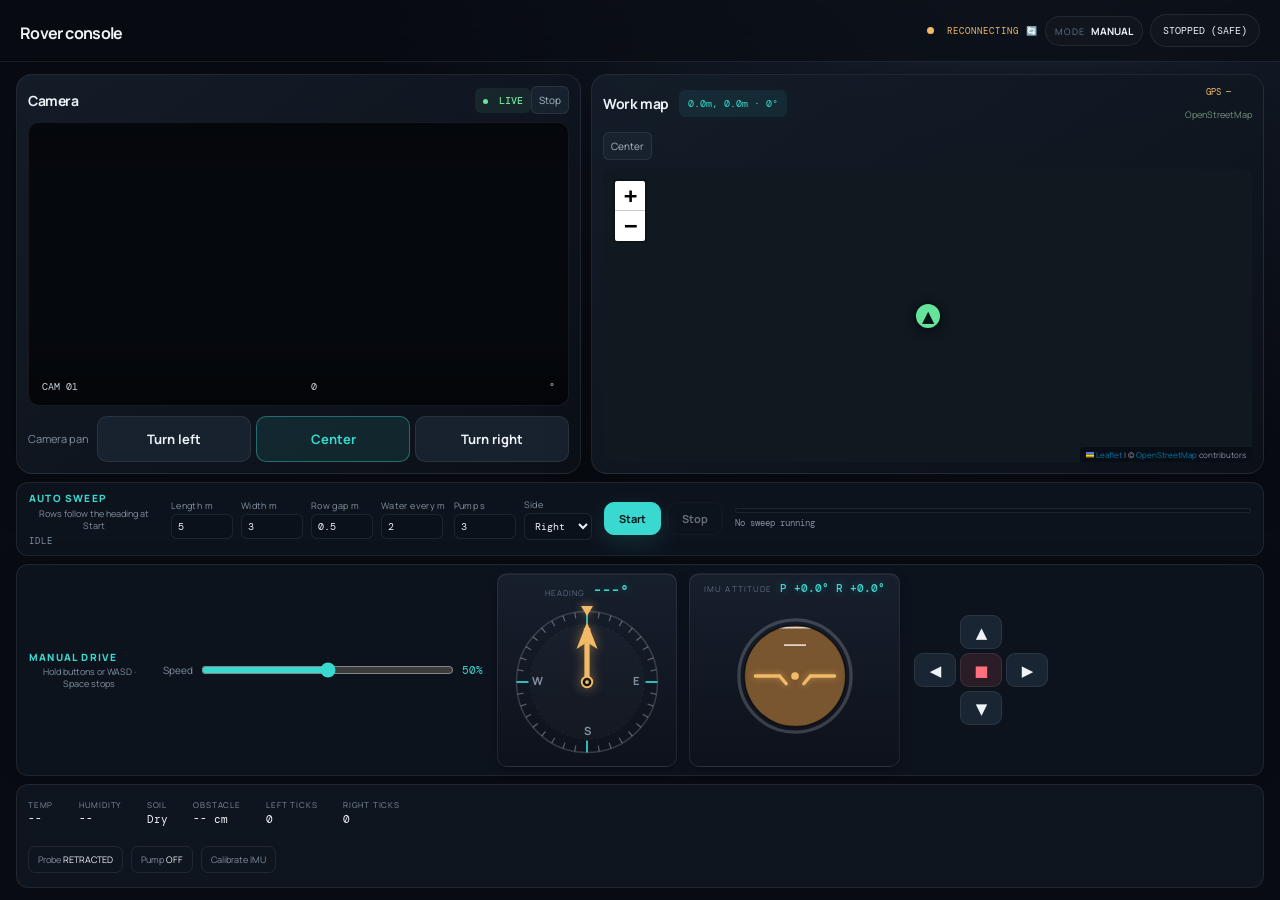
==== commit 90d5778d: "removed duplicate  files and added defination for dry_level" ====
--- a/templates/index.html
+++ b/templates/index.html
@@ -30,7 +30,6 @@
             <label class="auto-field">Water every m<input id="autoWaterEvery" type="number" min="0" max="100" step="0.5" value="2"></label>
             <label class="auto-field">Pump s<input id="autoPumpSeconds" type="number" min="0" max="120" step="0.5" value="3"></label>
             <label class="auto-field">Side<select id="autoSide"><option value="right" selected>Right</option><option value="left">Left</option></select></label>
-            <label class="auto-field">Dry =<select id="autoDryLevel"><option value="1" selected>1</option><option value="0">0</option></select></label>
           </div>
           <div class="auto-actions"><button class="btn btn-primary" id="autoStartBtn" onclick="startAutoSweep()">Start</button><button class="btn btn-ghost" id="autoStopBtn" onclick="stopAutoSweep()" disabled>Stop</button></div>
           <div class="auto-progress-wrap"><div class="auto-progress"><i id="autoProgressBar"></i></div><span class="auto-meta" id="autoMetaTxt">No sweep running</span></div>
@@ -101,6 +100,6 @@
   <div class="modal-backdrop" id="imuModal" onclick="if(event.target===this) closeModal('imuModal')"><div class="modal small-modal"><button class="modal-close" onclick="closeModal('imuModal')">×</button><span class="panel-kicker">INERTIAL SENSOR</span><h2>Calibrate MPU6050</h2><p class="muted">Place the rover on a stable surface and keep it completely still during calibration.</p><div class="calibration-note">The MPU6050 provides relative yaw. It improves straight-line control but does not provide absolute GPS coordinates.</div><div class="modal-actions"><button class="btn btn-ghost" onclick="closeModal('imuModal')">Cancel</button><button class="btn btn-primary" onclick="calibrateIMU()">Calibrate now</button></div></div></div>
   <div class="toast" id="toast"></div>
   <script src="/static/vendor/leaflet.js"></script>
-  <script src="/static/index.js?v=20261111a"></script>
+  <script src="/static/index.js?v=20261111b"></script>
 </body>
 </html>
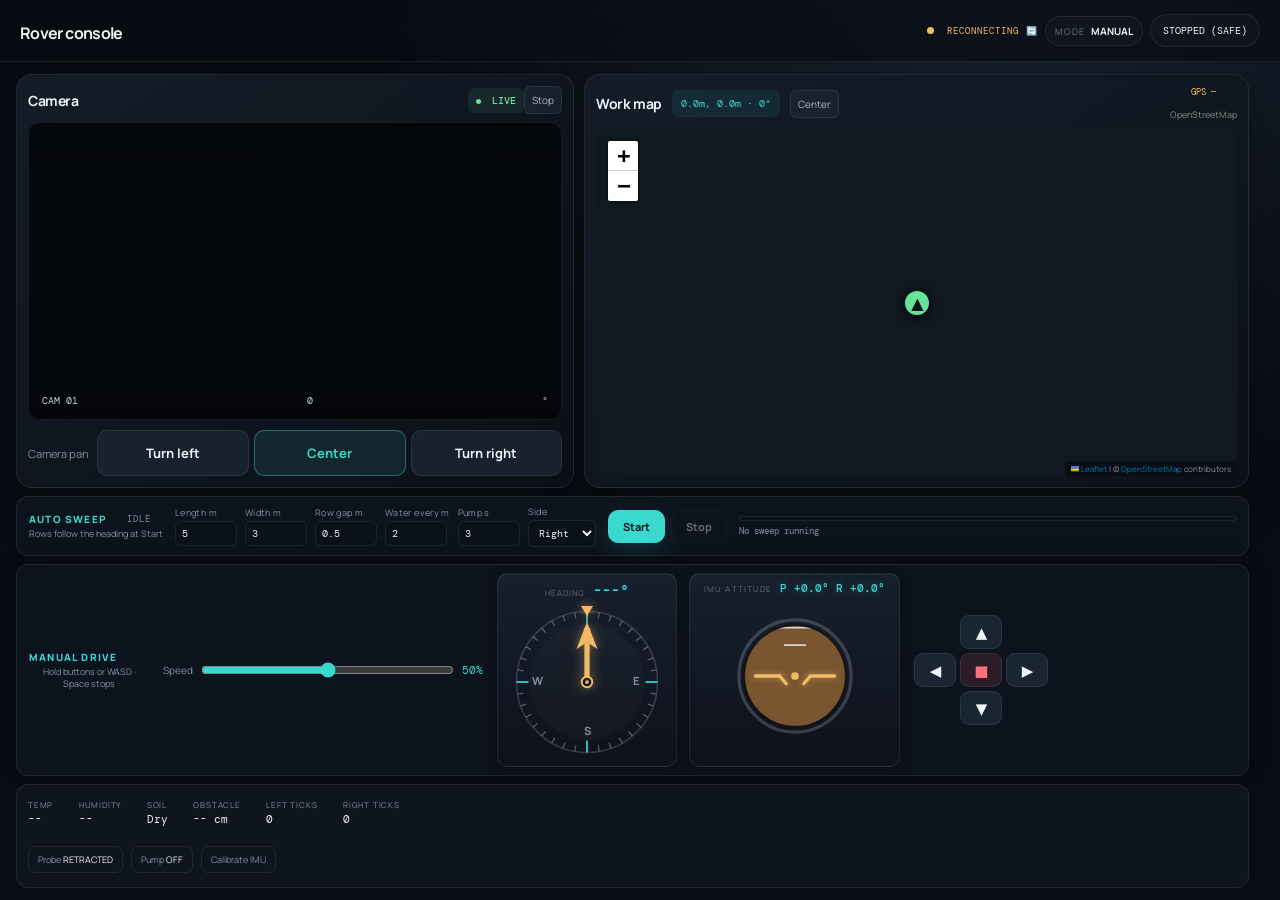
==== commit 674b571c: "fixed ui misalingment" ====
--- a/templates/index.html
+++ b/templates/index.html
@@ -9,7 +9,7 @@
   <link rel="preconnect" href="https://fonts.gstatic.com" crossorigin>
   <link href="https://fonts.googleapis.com/css2?family=DM+Mono:wght@400;500&family=Manrope:wght@400;500;600;700;800&display=swap" rel="stylesheet">
   <link rel="stylesheet" href="/static/vendor/leaflet.css">
-  <link rel="stylesheet" href="/static/index.css?v=20261111b">
+  <link rel="stylesheet" href="/static/index.css?v=20261112c">
 </head>
 <body>
   <div class="app-shell">
@@ -19,10 +19,10 @@
       <main class="dashboard" id="overview">
         <section class="workspace-grid">
           <article class="panel camera-card"><div class="panel-head"><h3>Camera</h3><div class="camera-head-actions"><span class="live-tag" id="cameraLiveTag"><i></i> <b id="cameraStateTxt">LIVE</b></span><button class="map-btn" id="cameraToggleBtn" onclick="toggleCameraFeed()" aria-pressed="true">Stop</button></div></div><div class="video-frame"><video id="videoStream" autoplay muted playsinline></video><div class="video-off" id="cameraOff" hidden><span>Camera off</span><small>Press Start to open the feed</small></div><div class="video-overlay"><span>CAM 01</span><span id="current-angle">0</span>°</div></div><div class="camera-controls"><span>Camera pan</span><div class="camera-pan-group"><button class="camera-pan-btn" onclick="tiltCamera('left')">Turn left</button><button class="camera-pan-btn is-center" onclick="tiltCamera('center')">Center</button><button class="camera-pan-btn" onclick="tiltCamera('right')">Turn right</button></div></div></article>
-          <article class="panel map-card" id="navigation"><div class="panel-head"><div><h3>Work map</h3><span class="coordinate-readout" id="poseText">0.0m, 0.0m · 0°</span></div><div class="map-head-meta"><span class="gps-readout" id="gpsText">GPS —</span><span class="map-source" id="mapCoordinateText">OpenStreetMap</span></div></div><div class="map-toolbar"><button class="map-btn" onclick="centerMapOnRover()">Center</button></div><div id="roverMap" aria-label="OpenStreetMap work area selector"></div></article>
+          <article class="panel map-card" id="navigation"><div class="panel-head"><div><h3>Work map</h3><span class="coordinate-readout" id="poseText">0.0m, 0.0m · 0°</span><button class="map-btn map-center-btn" onclick="centerMapOnRover()">Center</button></div><div class="map-head-meta"><span class="gps-readout" id="gpsText">GPS —</span><span class="map-source" id="mapCoordinateText">OpenStreetMap</span></div></div><div id="roverMap" aria-label="OpenStreetMap work area selector"></div></article>
         </section>
         <section class="auto-dock" id="autoDock" aria-label="Autonomous sweep">
-          <div class="auto-dock-head"><span class="manual-dock-label">Auto sweep</span><span class="control-hint compact">Rows follow the heading at Start</span><span class="auto-state" id="autoStateTxt">IDLE</span></div>
+          <div class="auto-dock-head"><span class="manual-dock-label">Auto sweep</span><span class="auto-state" id="autoStateTxt">IDLE</span><span class="control-hint compact">Rows follow the heading at Start</span></div>
           <div class="auto-fields">
             <label class="auto-field">Length m<input id="autoLength" type="number" min="0.2" max="100" step="0.1" value="5"></label>
             <label class="auto-field">Width m<input id="autoWidth" type="number" min="0.1" max="100" step="0.1" value="3"></label>
@@ -100,6 +100,6 @@
   <div class="modal-backdrop" id="imuModal" onclick="if(event.target===this) closeModal('imuModal')"><div class="modal small-modal"><button class="modal-close" onclick="closeModal('imuModal')">×</button><span class="panel-kicker">INERTIAL SENSOR</span><h2>Calibrate MPU6050</h2><p class="muted">Place the rover on a stable surface and keep it completely still during calibration.</p><div class="calibration-note">The MPU6050 provides relative yaw. It improves straight-line control but does not provide absolute GPS coordinates.</div><div class="modal-actions"><button class="btn btn-ghost" onclick="closeModal('imuModal')">Cancel</button><button class="btn btn-primary" onclick="calibrateIMU()">Calibrate now</button></div></div></div>
   <div class="toast" id="toast"></div>
   <script src="/static/vendor/leaflet.js"></script>
-  <script src="/static/index.js?v=20261111b"></script>
+  <script src="/static/index.js?v=20261112c"></script>
 </body>
 </html>
--- a/static/index.css
+++ b/static/index.css
@@ -131,8 +131,8 @@
 
 /* Auto sweep dock: parameters in one row, live state and progress below. */
 .auto-dock { display: flex; flex-wrap: wrap; align-items: center; gap: 12px; padding: 8px 12px; border: 1px solid var(--line); border-radius: 12px; background: rgba(14,20,30,.98); }
-.auto-dock-head { display: flex; flex-direction: column; gap: 3px; min-width: 92px; }
-.auto-dock-head .control-hint.compact { max-width: 130px; }
+.auto-dock-head { display: grid; grid-template-columns: auto auto; justify-content: start; align-items: center; gap: 2px 8px; min-width: 120px; }
+.auto-dock-head .control-hint.compact { grid-column: 1 / -1; max-width: 180px; white-space: nowrap; overflow: hidden; text-overflow: ellipsis; }
 .auto-state { font: 9px 'DM Mono', monospace; letter-spacing: .1em; color: var(--muted); }
 .auto-state.drive_row, .auto-state.turn_1, .auto-state.step, .auto-state.turn_2, .auto-state.water, .auto-state.calibrate, .auto-state.avoid { color: var(--cyan); }
 .auto-state.done { color: var(--green); }
@@ -174,3 +174,27 @@
   .camera-pan-group { width: 100%; gap: 6px; }
   .camera-pan-btn { height: 48px; padding: 0 10px; font-size: 12px; max-width: none; }
 }
+
+/* Desktop/tablet layout: four stacked bars (auto, manual, sensors) plus the
+   workspace no longer fit a fixed viewport height.  Give the workspace a floor
+   so the camera card can always show its pan controls, and let the column
+   scroll when the window is shorter than the sum of the bars. */
+@media (min-width: 761px) {
+  .dashboard {
+    grid-template-rows: minmax(320px, 1fr) auto auto auto;
+    align-content: start;
+    overflow-x: hidden;
+    overflow-y: auto;
+    scrollbar-gutter: stable;
+  }
+  .video-frame { min-height: 150px; }
+  .camera-controls { flex: 0 0 auto; }
+  .map-center-btn { flex: 0 0 auto; }
+}
+
+/* Short laptop windows: trade some camera height for keeping the docks on
+   screen instead of hiding the sensor strip below the fold. */
+@media (min-width: 761px) and (max-height: 820px) {
+  .dashboard { grid-template-rows: minmax(280px, 1fr) auto auto auto; gap: 6px; }
+  .video-frame { min-height: 120px; }
+}
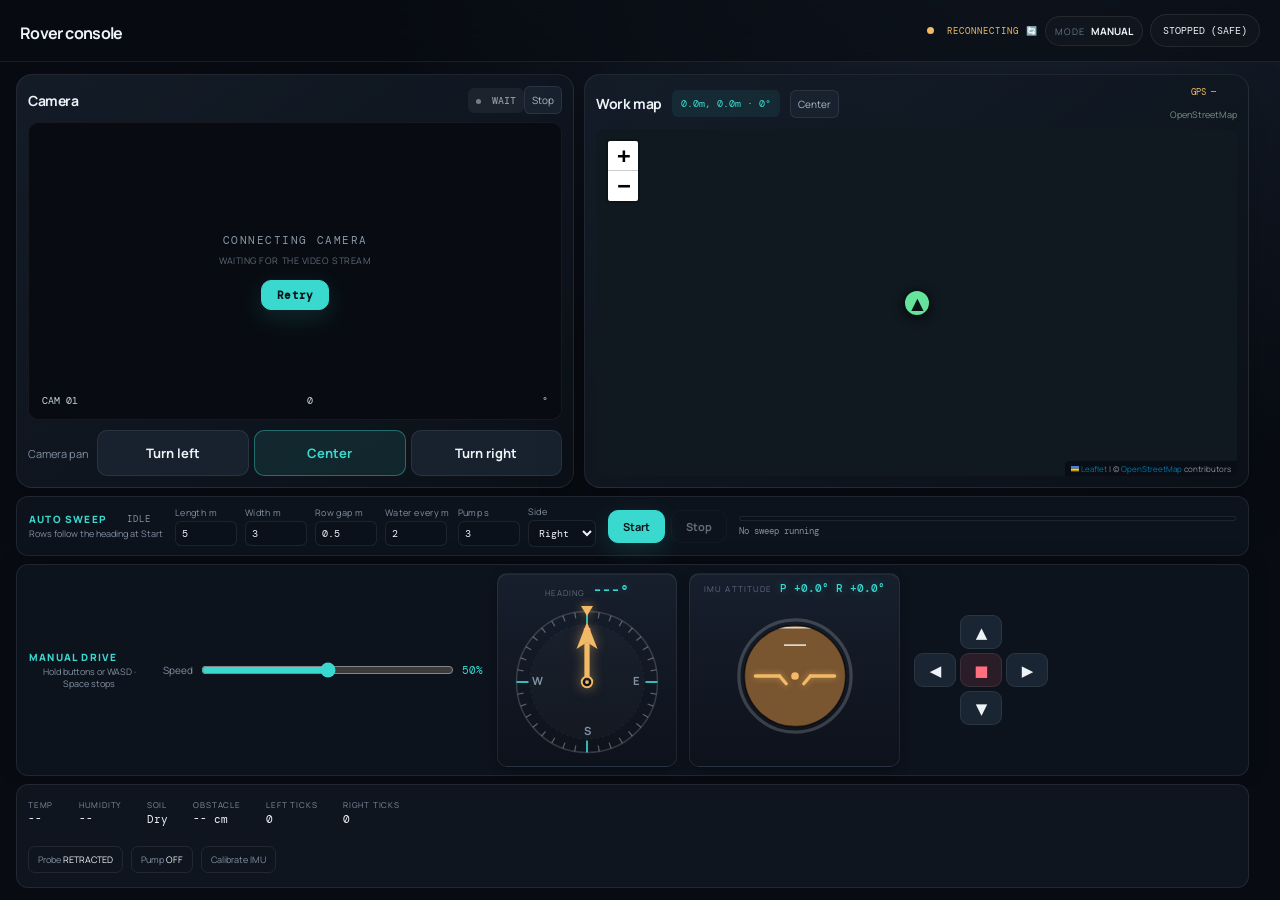
==== commit e4512a5b: "added video feed placeholder, and compact sensor dock" ====
--- a/templates/index.html
+++ b/templates/index.html
@@ -9,7 +9,7 @@
   <link rel="preconnect" href="https://fonts.gstatic.com" crossorigin>
   <link href="https://fonts.googleapis.com/css2?family=DM+Mono:wght@400;500&family=Manrope:wght@400;500;600;700;800&display=swap" rel="stylesheet">
   <link rel="stylesheet" href="/static/vendor/leaflet.css">
-  <link rel="stylesheet" href="/static/index.css?v=20261112c">
+  <link rel="stylesheet" href="/static/index.css?v=20261112d">
 </head>
 <body>
   <div class="app-shell">
@@ -18,7 +18,7 @@
 
       <main class="dashboard" id="overview">
         <section class="workspace-grid">
-          <article class="panel camera-card"><div class="panel-head"><h3>Camera</h3><div class="camera-head-actions"><span class="live-tag" id="cameraLiveTag"><i></i> <b id="cameraStateTxt">LIVE</b></span><button class="map-btn" id="cameraToggleBtn" onclick="toggleCameraFeed()" aria-pressed="true">Stop</button></div></div><div class="video-frame"><video id="videoStream" autoplay muted playsinline></video><div class="video-off" id="cameraOff" hidden><span>Camera off</span><small>Press Start to open the feed</small></div><div class="video-overlay"><span>CAM 01</span><span id="current-angle">0</span>°</div></div><div class="camera-controls"><span>Camera pan</span><div class="camera-pan-group"><button class="camera-pan-btn" onclick="tiltCamera('left')">Turn left</button><button class="camera-pan-btn is-center" onclick="tiltCamera('center')">Center</button><button class="camera-pan-btn" onclick="tiltCamera('right')">Turn right</button></div></div></article>
+          <article class="panel camera-card"><div class="panel-head"><h3>Camera</h3><div class="camera-head-actions"><span class="live-tag" id="cameraLiveTag"><i></i> <b id="cameraStateTxt">LIVE</b></span><button class="map-btn" id="cameraToggleBtn" onclick="toggleCameraFeed()" aria-pressed="true">Stop</button></div></div><div class="video-frame"><video id="videoStream" autoplay muted playsinline></video><div class="video-off" id="cameraOff"><span id="cameraOffTitle">Camera off</span><small id="cameraOffHint">Press Start to open the feed</small><button class="btn btn-primary video-off-btn" id="cameraOffBtn" onclick="retryCameraFeed()">Start camera</button></div><div class="video-overlay"><span>CAM 01</span><span id="current-angle">0</span>°</div></div><div class="camera-controls"><span>Camera pan</span><div class="camera-pan-group"><button class="camera-pan-btn" onclick="tiltCamera('left')">Turn left</button><button class="camera-pan-btn is-center" onclick="tiltCamera('center')">Center</button><button class="camera-pan-btn" onclick="tiltCamera('right')">Turn right</button></div></div></article>
           <article class="panel map-card" id="navigation"><div class="panel-head"><div><h3>Work map</h3><span class="coordinate-readout" id="poseText">0.0m, 0.0m · 0°</span><button class="map-btn map-center-btn" onclick="centerMapOnRover()">Center</button></div><div class="map-head-meta"><span class="gps-readout" id="gpsText">GPS —</span><span class="map-source" id="mapCoordinateText">OpenStreetMap</span></div></div><div id="roverMap" aria-label="OpenStreetMap work area selector"></div></article>
         </section>
         <section class="auto-dock" id="autoDock" aria-label="Autonomous sweep">
@@ -100,6 +100,6 @@
   <div class="modal-backdrop" id="imuModal" onclick="if(event.target===this) closeModal('imuModal')"><div class="modal small-modal"><button class="modal-close" onclick="closeModal('imuModal')">×</button><span class="panel-kicker">INERTIAL SENSOR</span><h2>Calibrate MPU6050</h2><p class="muted">Place the rover on a stable surface and keep it completely still during calibration.</p><div class="calibration-note">The MPU6050 provides relative yaw. It improves straight-line control but does not provide absolute GPS coordinates.</div><div class="modal-actions"><button class="btn btn-ghost" onclick="closeModal('imuModal')">Cancel</button><button class="btn btn-primary" onclick="calibrateIMU()">Calibrate now</button></div></div></div>
   <div class="toast" id="toast"></div>
   <script src="/static/vendor/leaflet.js"></script>
-  <script src="/static/index.js?v=20261112c"></script>
+  <script src="/static/index.js?v=20261112d"></script>
 </body>
 </html>
--- a/static/index.css
+++ b/static/index.css
@@ -93,6 +93,7 @@
 .video-off{position:absolute;inset:0;z-index:1;display:flex;flex-direction:column;align-items:center;justify-content:center;gap:7px;background:#080c12;color:#8a96a6;font:11px 'DM Mono',monospace;letter-spacing:.14em;text-transform:uppercase}
 .video-off[hidden]{display:none}
 .video-off small{color:#5d6a7a;font:9px Manrope,system-ui,sans-serif;letter-spacing:.06em}
+.video-off-btn{margin-top:6px;padding:7px 15px;font-size:11px;letter-spacing:.02em;text-transform:none}
 
 /* ── Console shell: the sidebar is gone, the dashboard owns the window ── */
 .sidebar,.mobile-backdrop,.mobile-menu{display:none!important}
@@ -197,4 +198,13 @@
 @media (min-width: 761px) and (max-height: 820px) {
   .dashboard { grid-template-rows: minmax(280px, 1fr) auto auto auto; gap: 6px; }
   .video-frame { min-height: 120px; }
-}
+
+  /* Sensor dock: one row of readouts beside the equipment buttons instead of
+     two stacked rows, which keeps the strip above the fold on short laptops. */
+  .bottom-dock { display: flex; align-items: center; gap: 12px; min-height: 0; padding: 6px 10px; }
+  .bottom-dock .sensor-strip { flex: 1 1 auto; gap: 14px; overflow-x: auto; }
+  .bottom-dock .sensor-strip > div { flex: none; }
+  .bottom-dock .sensor-strip small { font-size: 7px; letter-spacing: .06em; }
+  .bottom-dock .sensor-strip strong { font-size: 10px; }
+  .bottom-dock .dock-controls { flex: 0 0 auto; gap: 6px; }
+}
